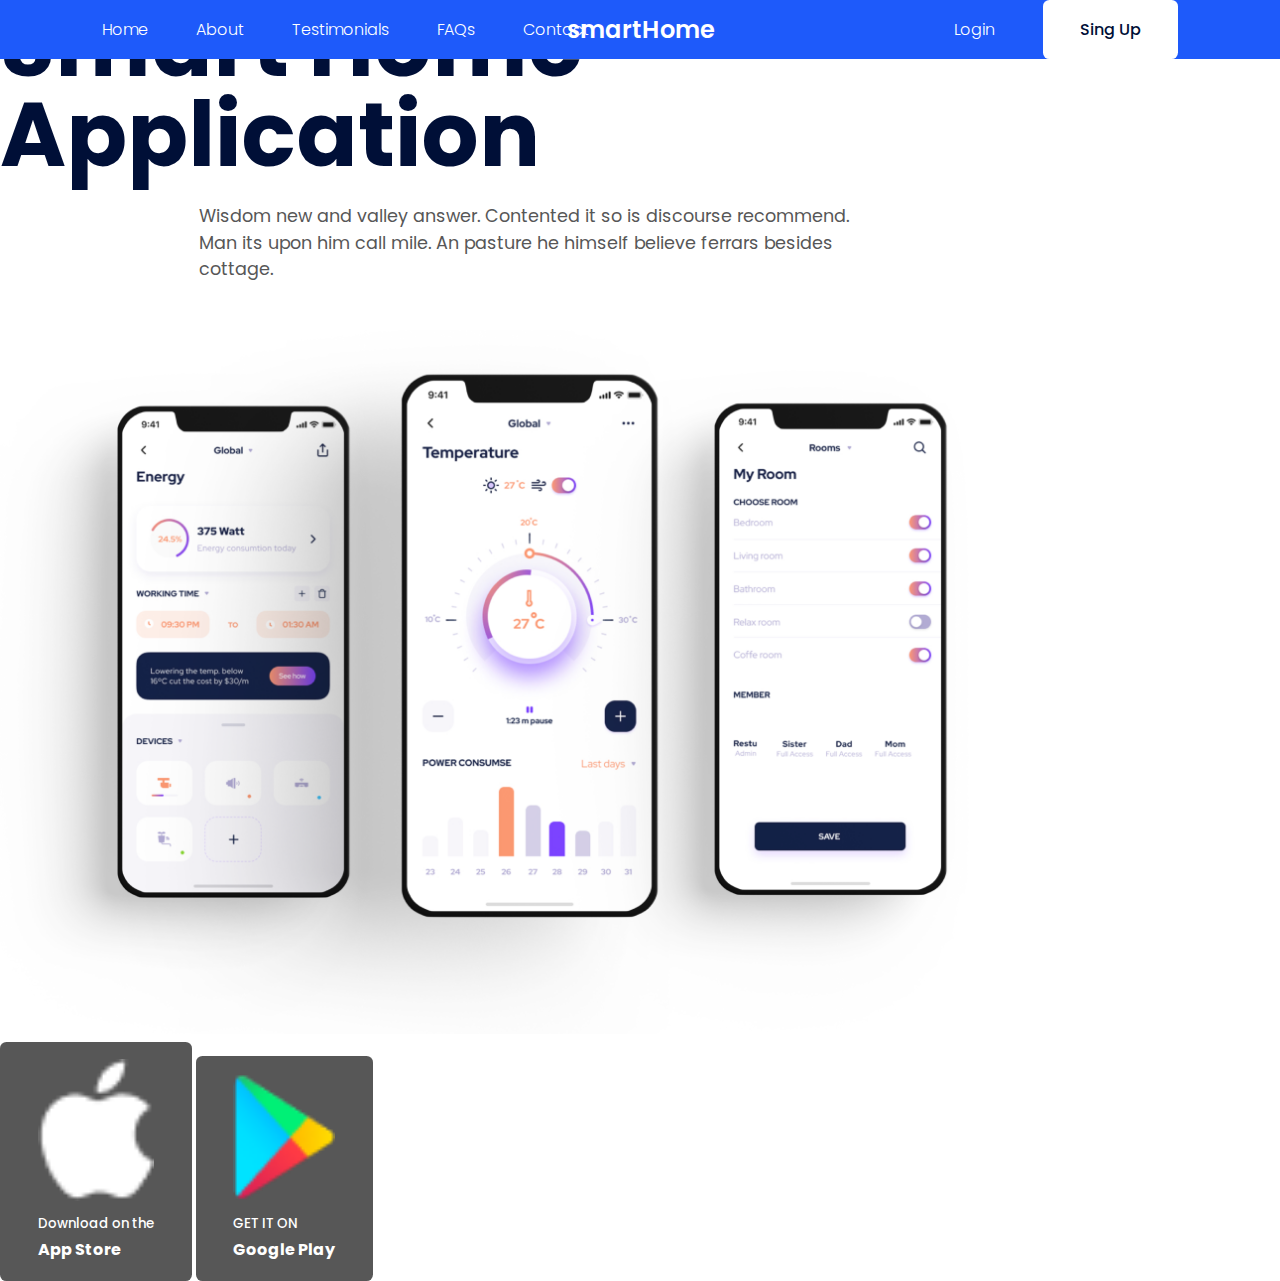
==== index.html @ 7149602b "add" ====
<!DOCTYPE html>
<html lang="en">
  <head>
    <meta charset="UTF-8" />
    <meta http-equiv="X-UA-Compatible" content="IE=edge" />
    <meta name="viewport" content="width=device-width, initial-scale=1.0" />
    <title>SmartHome Website</title>

    <link rel="stylesheet" href="style.css" />

    <!-- ICONSCOUT CDN -->
    <link
      rel="stylesheet"
      href="https://unicons.iconscout.com/release/v2.1.6/css/unicons.css"
    />

    <!-- GOOGLE FONTS (Poppins) -->
    <link rel="preconnect" href="https://fonts.googleapis.com" />
    <link rel="preconnect" href="https://fonts.gstatic.com" crossorigin />
    <link
      href="https://fonts.googleapis.com/css2?family=Poppins:wght@300;400;500;600;700;800;900&display=swap"
      rel="stylesheet"
    />
  </head>
  <body>
    <!-- ----------------------- NAVBAR ----------------------- -->

    <nav>
      <div class="container nav_container">
        <ul class="nav_items">
          <li><a href="index.html"> Home </a></li>
          <li><a href="index.html#about"> About </a></li>
          <li><a href="index.html#testimonials"> Testimonials </a></li>
          <li><a href="index.html#faqs"> FAQs </a></li>
          <li><a href="contact.html"> Contact </a></li>
        </ul>

        <a href="index.html" class="nav_logo"><h3>smartHome</h3></a>

        <div class="nav_signin-signup">
          <a href="#"> Login </a>
          <a href="#" class="btn"> Sing Up </a>
        </div>

        <button id="menu-btn"><i class="uil uil-bars"></i></button>
        <button id="close-btn"><i class="uil uil-multiply"></i></button>
      </div>
    </nav>

    <!-- ----------------------- HEADER ----------------------- -->

    <header>
      <div class="container header_container">
        <h1> Smart Home <br/> Application</h1>
        <p class="lead">
          Wisdom new and valley answer. Contented it so is discourse recommend.
          Man its upon him call mile. An pasture he himself believe ferrars
          besides cottage.
        </p>

        <div class="header_image">
          <img src="./images/hero.png">
        </div>

        <div class="cta">
          <a href="https://www.apple.com/app-store/" class="btn btn-primary" target="_blank">
            <div class="logo">
              <img src="./images/Apple.png">
            </div>
            <span>
              <small>Download on the</small>
              <h4>App Store</h4>
            </span>
          </a>

          <a href="https://play.google.com/store/" class="btn btn-primary" target="_blank">
            <div class="logo">
              <img src="./images/Google.png">
            </div>
            <span>
              <small>GET IT ON</small>
              <h4>Google Play</h4>
            </span>
          </a>
        </div>
      </div>
    </header>
  </body>
</html>
---- style.css ----
:root {
  --color-primary: #1e5afa;
  --color-primary-variant: rgba(0, 0, 240, 0.2);
  --color-white: #fff;
  --color-light: #f4f4f4;
  --color-black: #000f37;
  --color-dark: #575757;

  --bottom-section-padding: 12rem;
  --bottom-section-padding-mobile: 8rem;

  --transition: all 400ms ease;

  --container-width: 84%;
  --container-width-tablet: 90%;
  --container-width-phone: 94%;
}

* {
  margin: 0;
  padding: 0;
  outline: 0;
  border: 0;
  box-sizing: border-box;
  text-decoration: none;
  list-style: none;
}

html {
  scroll-behavior: smooth;
}

body {
  font-family: 'Poppins', sans-serif;
  color: var(--color-dark);
  line-height: 1.7;
  background: var(--color-white);
}

.container {
  width: var(--container-width);
}

h1 {
  font-size: 5.6rem;
  line-height: 1;
  color: var(--color-black);
}

h2 {
  font-size: 3rem;
  font-weight: 500;
  line-height: 1;
}

h3 {
  font-size: 2rem;
  font-weight: 600;
}

.lead {
  width: 63%;
  font-size: 1.1rem;
  font-weight: 400;
  line-height: 1.5;
  margin: 1.5rem auto 3rem;
}

a {
  color: var(--color-white);
  font-weight: 300;
}

img {
  width: 100%;
}

.btn {
  display: inline-block;
  padding: 1rem 2.3rem;
  background: var(--color-white);
  color: var(--color-black);
  font-weight: 500;
  border-radius: 0.4rem;
}

.btn-primary {
  background: var(--color-dark);
  color: var(--color-white);
  border: 1px solid transparent;
  transition: all 300ms ease;
}

.btn-primary:hover {
  background: var(--color-white);
  color: var(--color-dark);
  border-color: var(--color-black);
}

.avatar {
  width: 2.2rem;
  height: 2.2rem;
  border-radius: 50%;
  overflow: hidden;
}

section {
  max-width: 100vw;
  padding-bottom: var(--bottom-section-padding);
}

/* -------------- NAVBAR -------------- */

nav {
  width: 100vw;
  display: grid;
  place-items: center;
  position: fixed;
  top: 0;
  left: 0;
  z-index: 2;
  background: var(--color-primary);
}

.nav_container {
  display: flex;
  justify-content: space-between;
  align-items: center;
}

nav button {
  display: none;
}

.nav_items {
  display: flex;
  gap: 3rem;
}

.nav_logo {
  position: absolute;
  top: 50%;
  left: 50%;
  transform: translate(-50%, -50%);
}

.nav_signin-signup {
  display: flex;
  align-items: center;
  gap: 3rem;
}

.nav_logo h3 {
  font-size: 1.5rem;
}
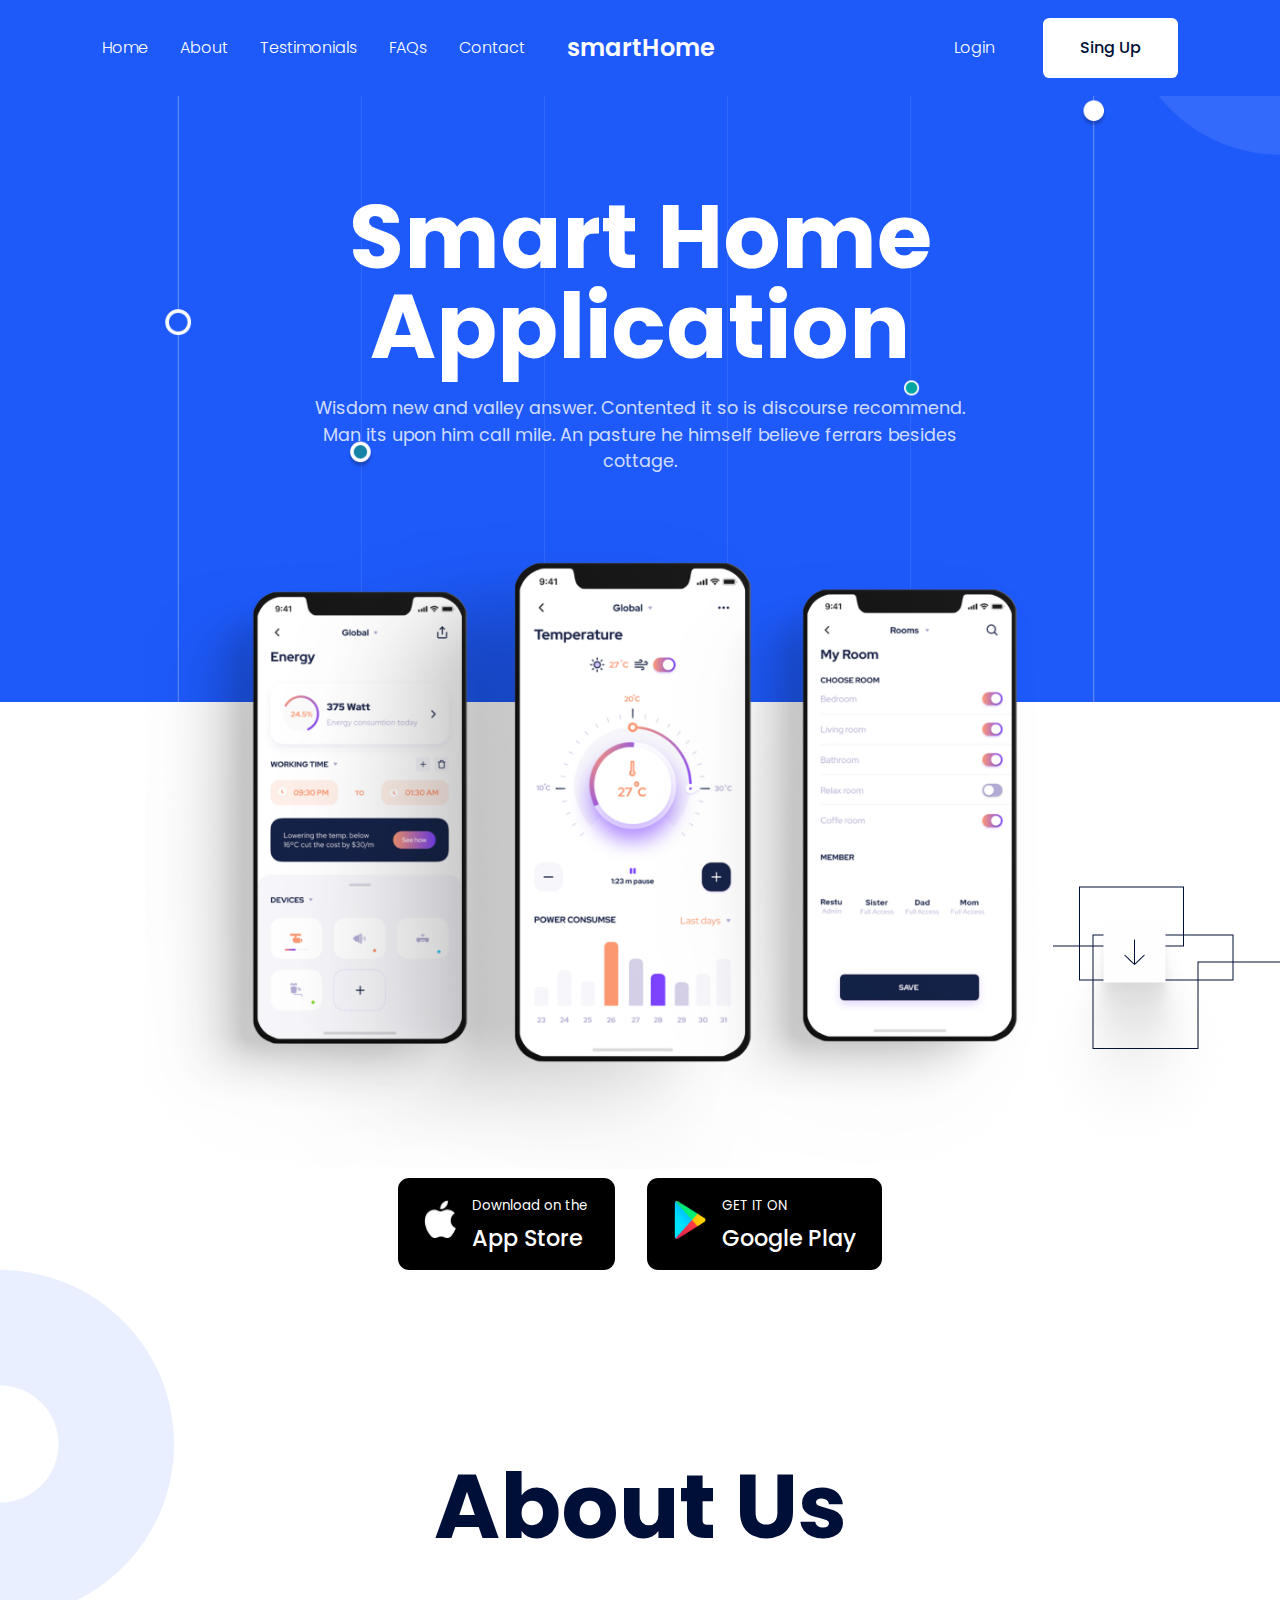
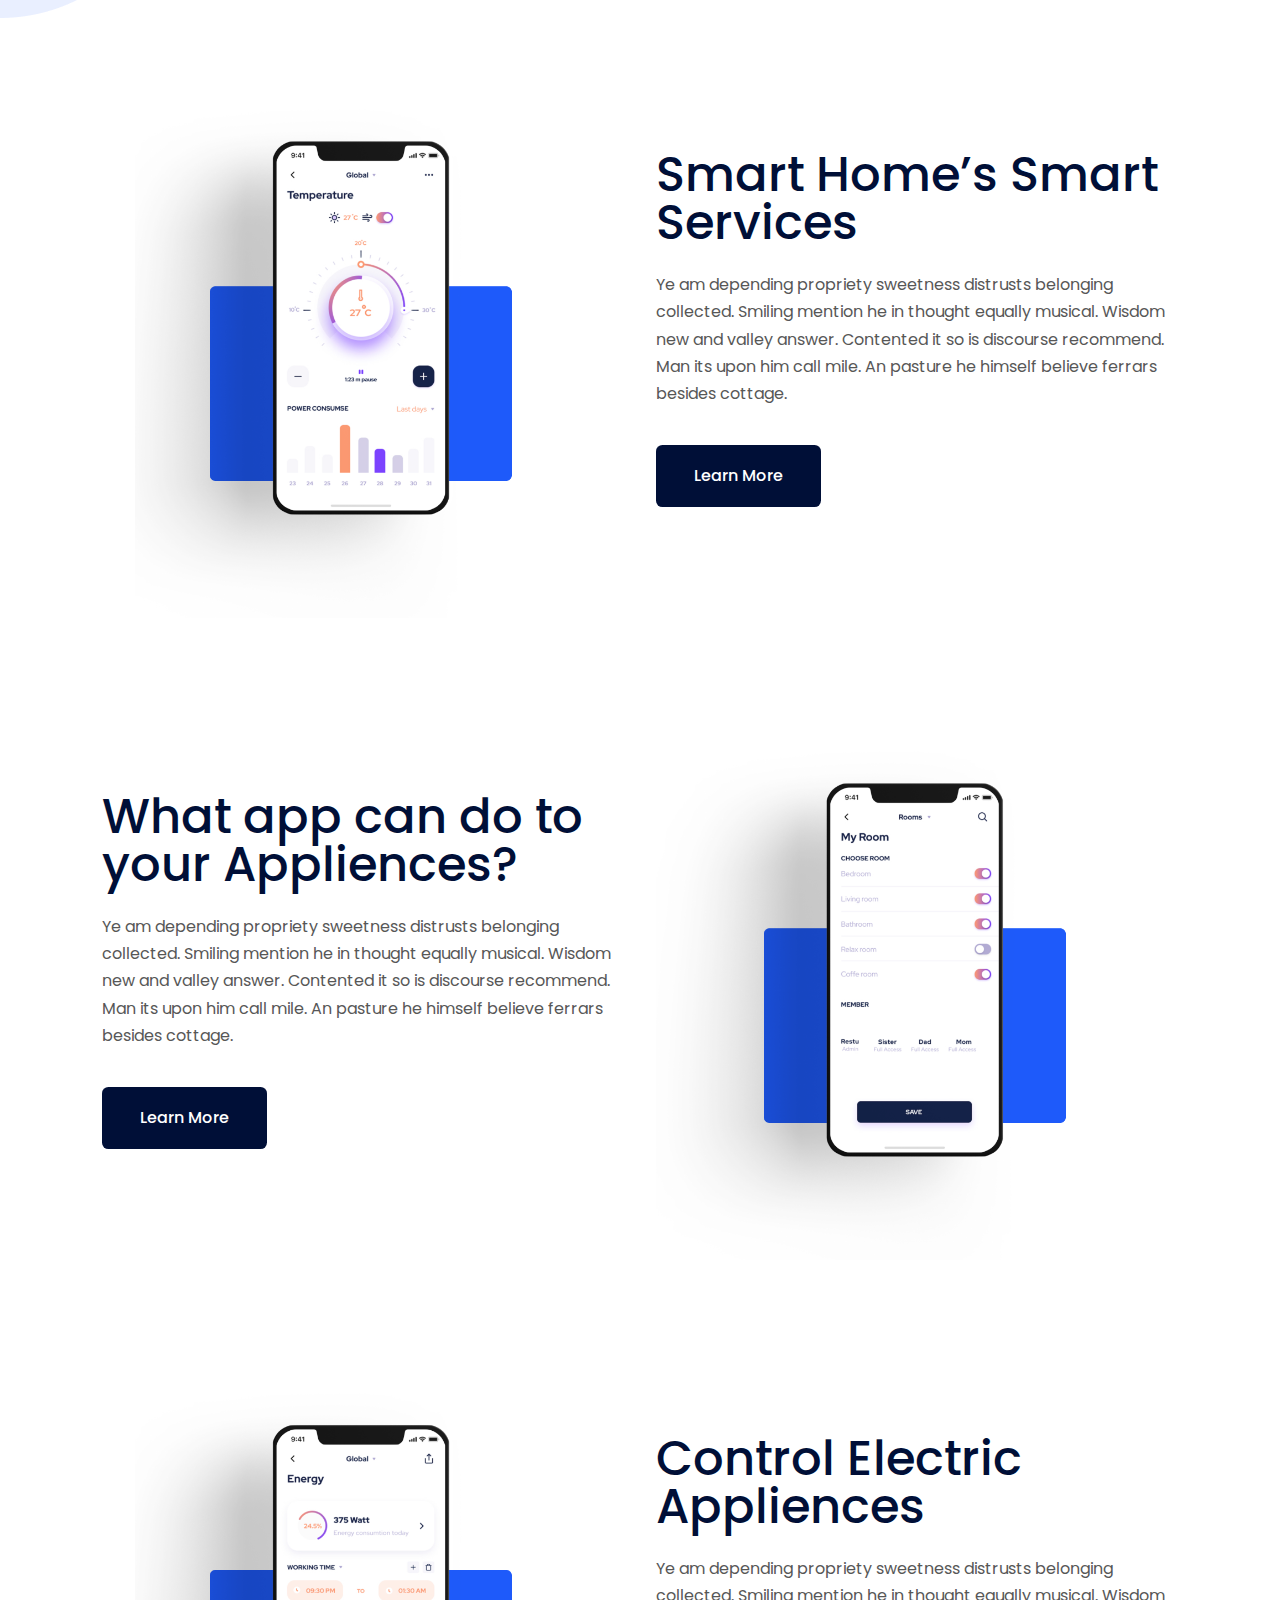
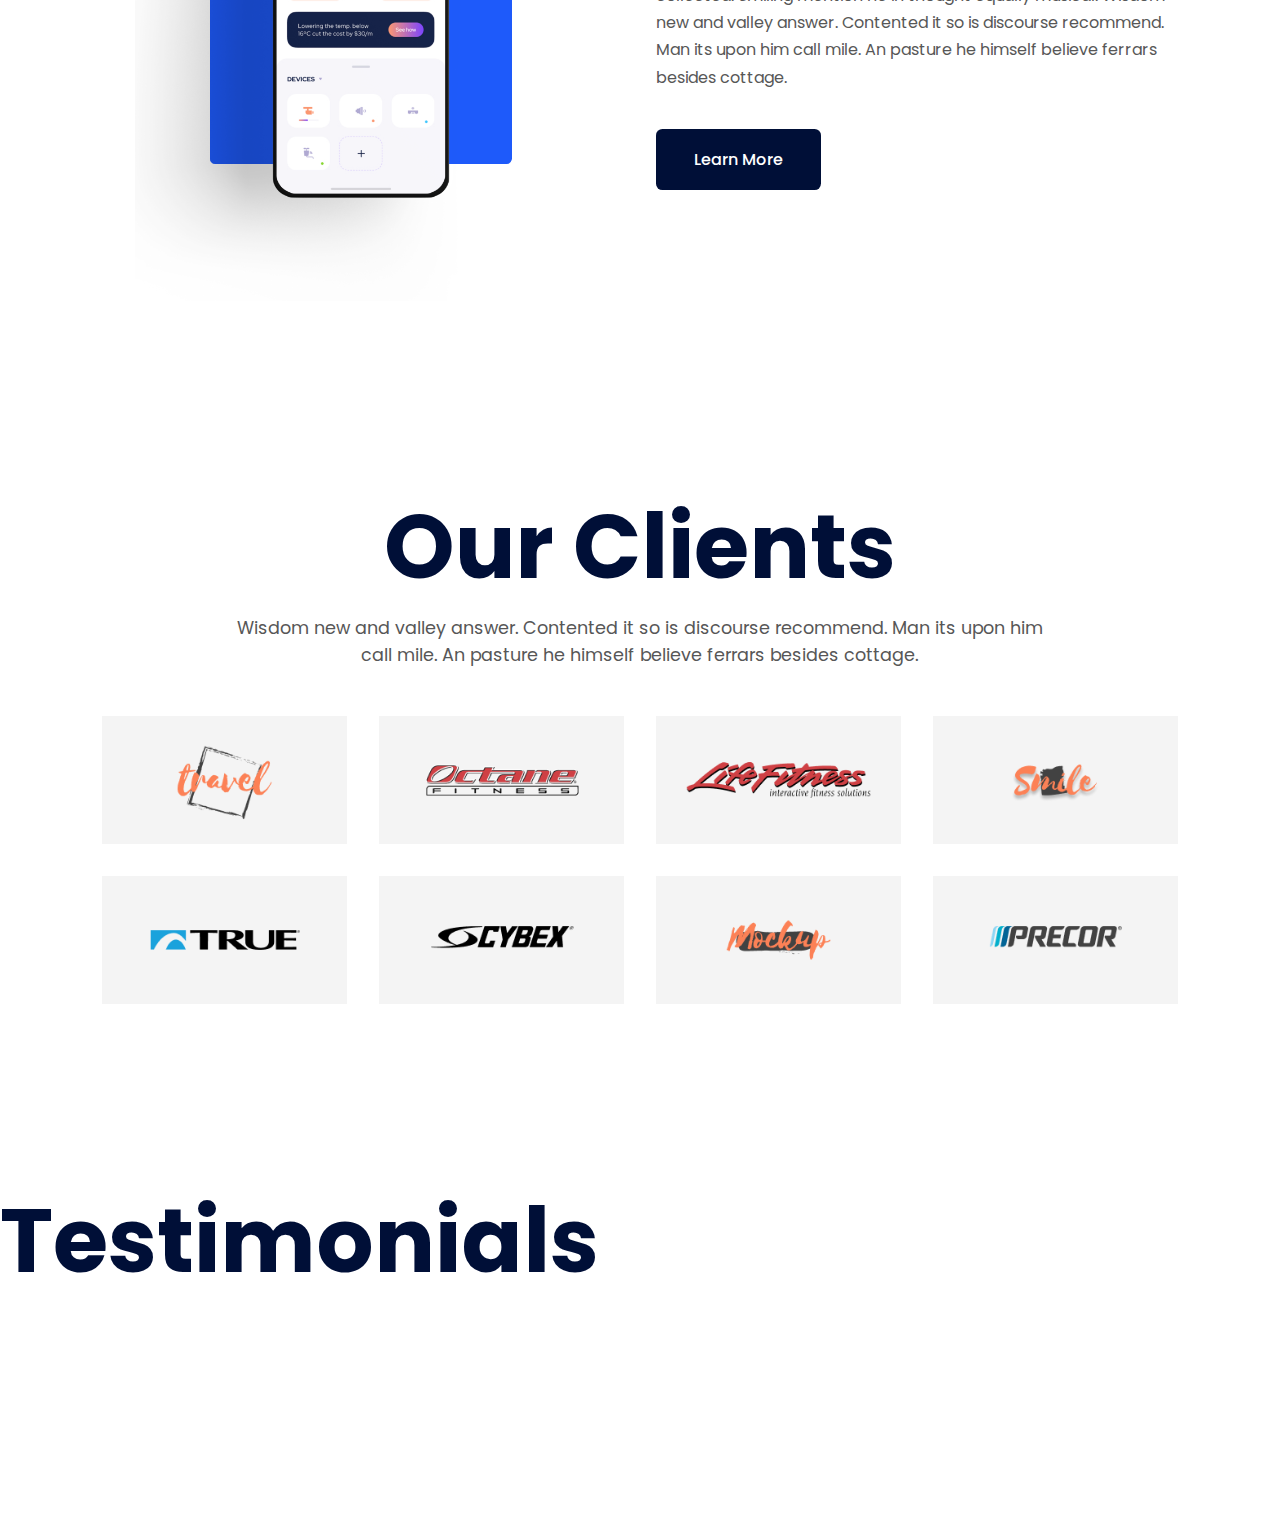
==== commit e538c41c: "add" ====
--- a/index.html
+++ b/index.html
@@ -51,7 +51,10 @@
 
     <header>
       <div class="container header_container">
-        <h1> Smart Home <br/> Application</h1>
+        <h1 class="header_title">
+          Smart Home <br />
+          Application
+        </h1>
         <p class="lead">
           Wisdom new and valley answer. Contented it so is discourse recommend.
           Man its upon him call mile. An pasture he himself believe ferrars
@@ -59,13 +62,17 @@
         </p>
 
         <div class="header_image">
-          <img src="./images/hero.png">
+          <img src="./images/hero.png" />
         </div>
 
         <div class="cta">
-          <a href="https://www.apple.com/app-store/" class="btn btn-primary" target="_blank">
+          <a
+            href="https://www.apple.com/app-store/"
+            class="btn btn-primary"
+            target="_blank"
+          >
             <div class="logo">
-              <img src="./images/Apple.png">
+              <img src="./images/Apple.png" />
             </div>
             <span>
               <small>Download on the</small>
@@ -73,9 +80,13 @@
             </span>
           </a>
 
-          <a href="https://play.google.com/store/" class="btn btn-primary" target="_blank">
+          <a
+            href="https://play.google.com/store/"
+            class="btn btn-primary"
+            target="_blank"
+          >
             <div class="logo">
-              <img src="./images/Google.png">
+              <img src="./images/Google.png" />
             </div>
             <span>
               <small>GET IT ON</small>
@@ -83,7 +94,118 @@
             </span>
           </a>
         </div>
+
+        <div class="header_socials">
+          <a href="https://facebook.com/" target="_blank">
+            <i class="uil uil-facebook-f"></i>
+          </a>
+          <a href="https://instagram.com/" target="_blank">
+            <i class="uil uil-instagram-alt"></i>
+          </a>
+          <a href="https://twitter.com/" target="_blank">
+            <i class="uil uil-twitter"></i>
+          </a>
+          <a href="https://linkedin.com/" target="_blank">
+            <i class="uil uil-linkedin-alt"></i>
+          </a>
+        </div>
+      </div>
+
+      <div class="header_decorator-1">
+        <img src="./images/decorator1.png" />
+      </div>
+
+      <div class="header_decorator-2">
+        <img src="./images/decorator2.png" />
       </div>
     </header>
+
+    <!-- ----------------------- ABOUT ------------------------ -->
+
+    <section id="about">
+      <h1 class="about_title">About Us</h1>
+      <div class="container">
+        <article class="about_article">
+          <div class="about_image">
+            <img src="./images/about1.png" />
+          </div>
+          <div class="about_content">
+            <h2 class="about_article-title">Smart Home’s Smart Services</h2>
+            <p>
+              Ye am depending propriety sweetness distrusts belonging collected.
+              Smiling mention he in thought equally musical. Wisdom new and
+              valley answer. Contented it so is discourse recommend. Man its
+              upon him call mile. An pasture he himself believe ferrars besides
+              cottage.
+            </p>
+            <a href="#" class="btn btn-primary"> Learn More </a>
+          </div>
+        </article>
+
+        <article class="about_article">
+          <div class="about_content">
+            <h2 class="about_article-title">
+              What app can do to your Appliences?
+            </h2>
+            <p>
+              Ye am depending propriety sweetness distrusts belonging collected.
+              Smiling mention he in thought equally musical. Wisdom new and
+              valley answer. Contented it so is discourse recommend. Man its
+              upon him call mile. An pasture he himself believe ferrars besides
+              cottage.
+            </p>
+            <a href="#" class="btn btn-primary"> Learn More </a>
+          </div>
+          <div class="about_image">
+            <img src="./images/about2.png" />
+          </div>
+        </article>
+
+        <article class="about_article">
+          <div class="about_image">
+            <img src="./images/about3.png" />
+          </div>
+          <div class="about_content">
+            <h2 class="about_article-title">Control Electric Appliences</h2>
+            <p>
+              Ye am depending propriety sweetness distrusts belonging collected.
+              Smiling mention he in thought equally musical. Wisdom new and
+              valley answer. Contented it so is discourse recommend. Man its
+              upon him call mile. An pasture he himself believe ferrars besides
+              cottage.
+            </p>
+            <a href="#" class="btn btn-primary"> Learn More </a>
+          </div>
+        </article>
+      </div>
+    </section>
+
+    <!-- ----------------------- CLIENTS ---------------------- -->
+
+    <section id="clients">
+      <h1>Our Clients</h1>
+      <p class="lead">
+        Wisdom new and valley answer. Contented it so is discourse recommend.
+        Man its upon him call mile. An pasture he himself believe ferrars
+        besides cottage.
+      </p>
+      <div class="container clients_container">
+        <div><img src="./images/clients1.png"></div>
+        <div><img src="./images/clients2.png"></div>
+        <div><img src="./images/clients3.png"></div>
+        <div><img src="./images/clients4.png"></div>
+        <div><img src="./images/clients5.png"></div>
+        <div><img src="./images/clients6.png"></div>
+        <div><img src="./images/clients7.png"></div>
+        <div><img src="./images/clients8.png"></div>
+      </div>
+    </section>
+
+    <!-- -------------------- TESTIMONIALS -------------------- -->
+
+    <section id="testimonials">
+      <h1> Testimonials </h1>
+      <p class="lead"> </p>
+    </section>
   </body>
 </html>
--- a/style.css
+++ b/style.css
@@ -39,6 +39,7 @@
 
 .container {
   width: var(--container-width);
+  margin: 0 auto;
 }
 
 h1 {
@@ -85,7 +86,7 @@
 }
 
 .btn-primary {
-  background: var(--color-dark);
+  background: var(--color-black);
   color: var(--color-white);
   border: 1px solid transparent;
   transition: all 300ms ease;
@@ -93,7 +94,7 @@
 
 .btn-primary:hover {
   background: var(--color-white);
-  color: var(--color-dark);
+  color: var(--color-black);
   border-color: var(--color-black);
 }
 
@@ -113,6 +114,7 @@
 
 nav {
   width: 100vw;
+  height: 6rem;
   display: grid;
   place-items: center;
   position: fixed;
@@ -134,7 +136,7 @@
 
 .nav_items {
   display: flex;
-  gap: 3rem;
+  gap: 2rem;
 }
 
 .nav_logo {
@@ -152,4 +154,126 @@
 
 .nav_logo h3 {
   font-size: 1.5rem;
-}+}
+
+/* -------------- HEADER -------------- */
+
+header {
+  background: url('./images/bg.png') no-repeat top center/100vw;
+  max-width: 100vw;
+  text-align: center;
+  padding-bottom: var(--bottom-section-padding);
+}
+
+.header_title {
+  padding-top: 12rem;
+  color: var(--color-white);
+}
+
+header p {
+  color: rgba(255, 255, 255, 0.8);
+  margin-bottom: 0;
+}
+
+.header_image {
+  width: 92%;
+  margin: 0 auto;
+}
+
+.cta {
+  display: flex;
+  justify-content: center;
+  gap: 2rem;
+}
+
+.cta a {
+  display: flex;
+  align-items: center;
+  gap: 1rem;
+  text-align: left;
+  font-weight: 400;
+  background: #000;
+  border-radius: 0.7rem;
+  padding: 0.8rem 1.6rem;
+}
+
+.cta a:hover {
+  background: var(--color-black);
+  color: var(--color-white);
+}
+
+.cta .logo {
+  width: 2rem;
+}
+.cta a h4 {
+  font-weight: 500;
+  font-size: 1.4rem;
+}
+
+.header_socials {
+  position: absolute;
+  left: 3rem;
+  top: 38%;
+  display: flex;
+  flex-direction: column;
+  gap: 1.5rem;
+  font-size: 1.2rem;
+}
+
+.header_decorator-1 {
+  position: absolute;
+}
+
+.header_decorator-2 {
+  position: absolute;
+  right: 0;
+  margin-top: -24rem;
+}
+
+/* -------------- ABOUT --------------- */
+
+.about_title {
+  text-align: center;
+  margin-bottom: 5rem;
+}
+
+.about_article {
+  display: grid;
+  grid-template-columns: 1fr 1fr;
+  gap: 2rem;
+  align-items: center;
+  margin-top: 3rem;
+}
+
+.about_article-title {
+  color: var(--color-black);
+  margin-bottom: 1.5rem;
+}
+
+.about_article .btn {
+  margin-top: 2.4rem;
+}
+
+/* -------------- CLIENTS ------------- */
+
+#clients {
+  text-align: center;
+}
+
+.clients_container {
+  display: grid;
+  grid-template-columns: repeat(4, 1fr);
+  gap: 2rem;
+}
+
+.clients_container div {
+  background: var(--color-light);
+  display: grid;
+  place-items: center;
+  height: 8rem;
+  padding: 1rem;
+}
+
+.clients_container div:hover {
+  background-color: var(--color-white);
+}
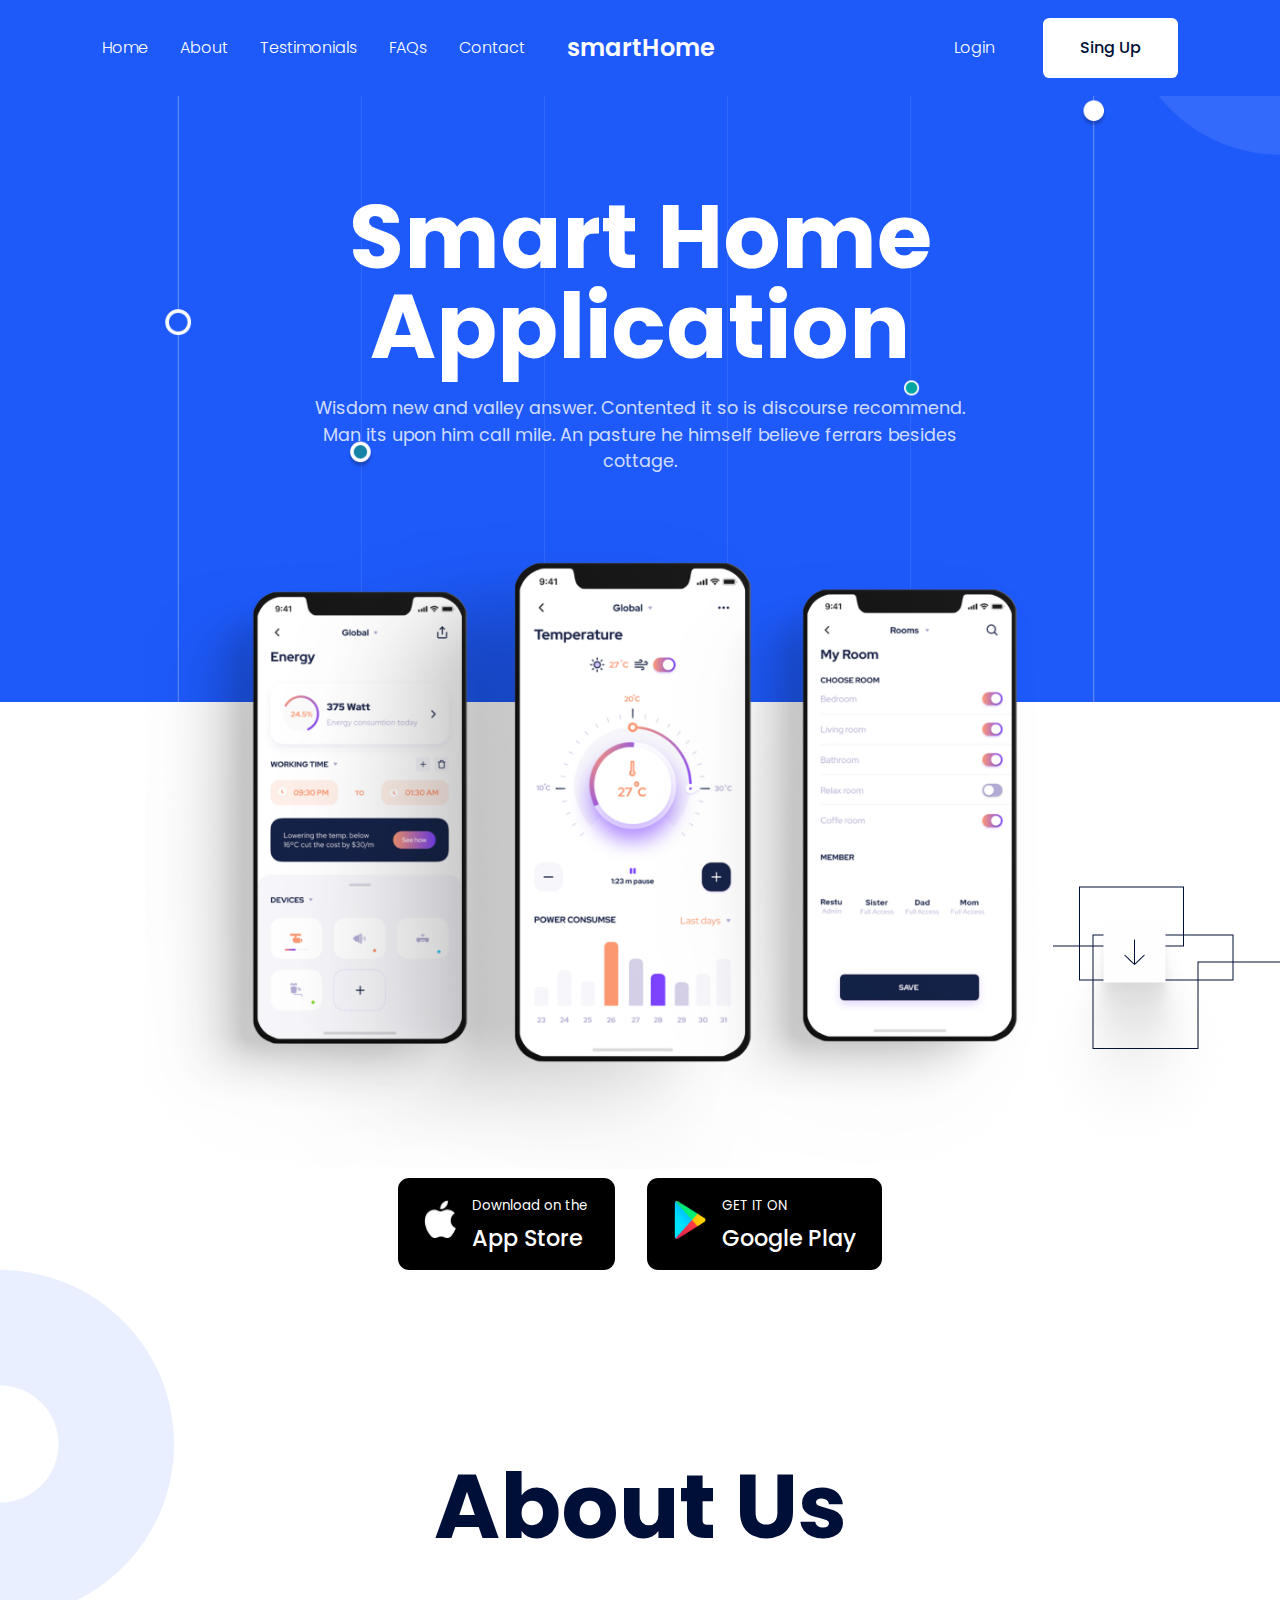
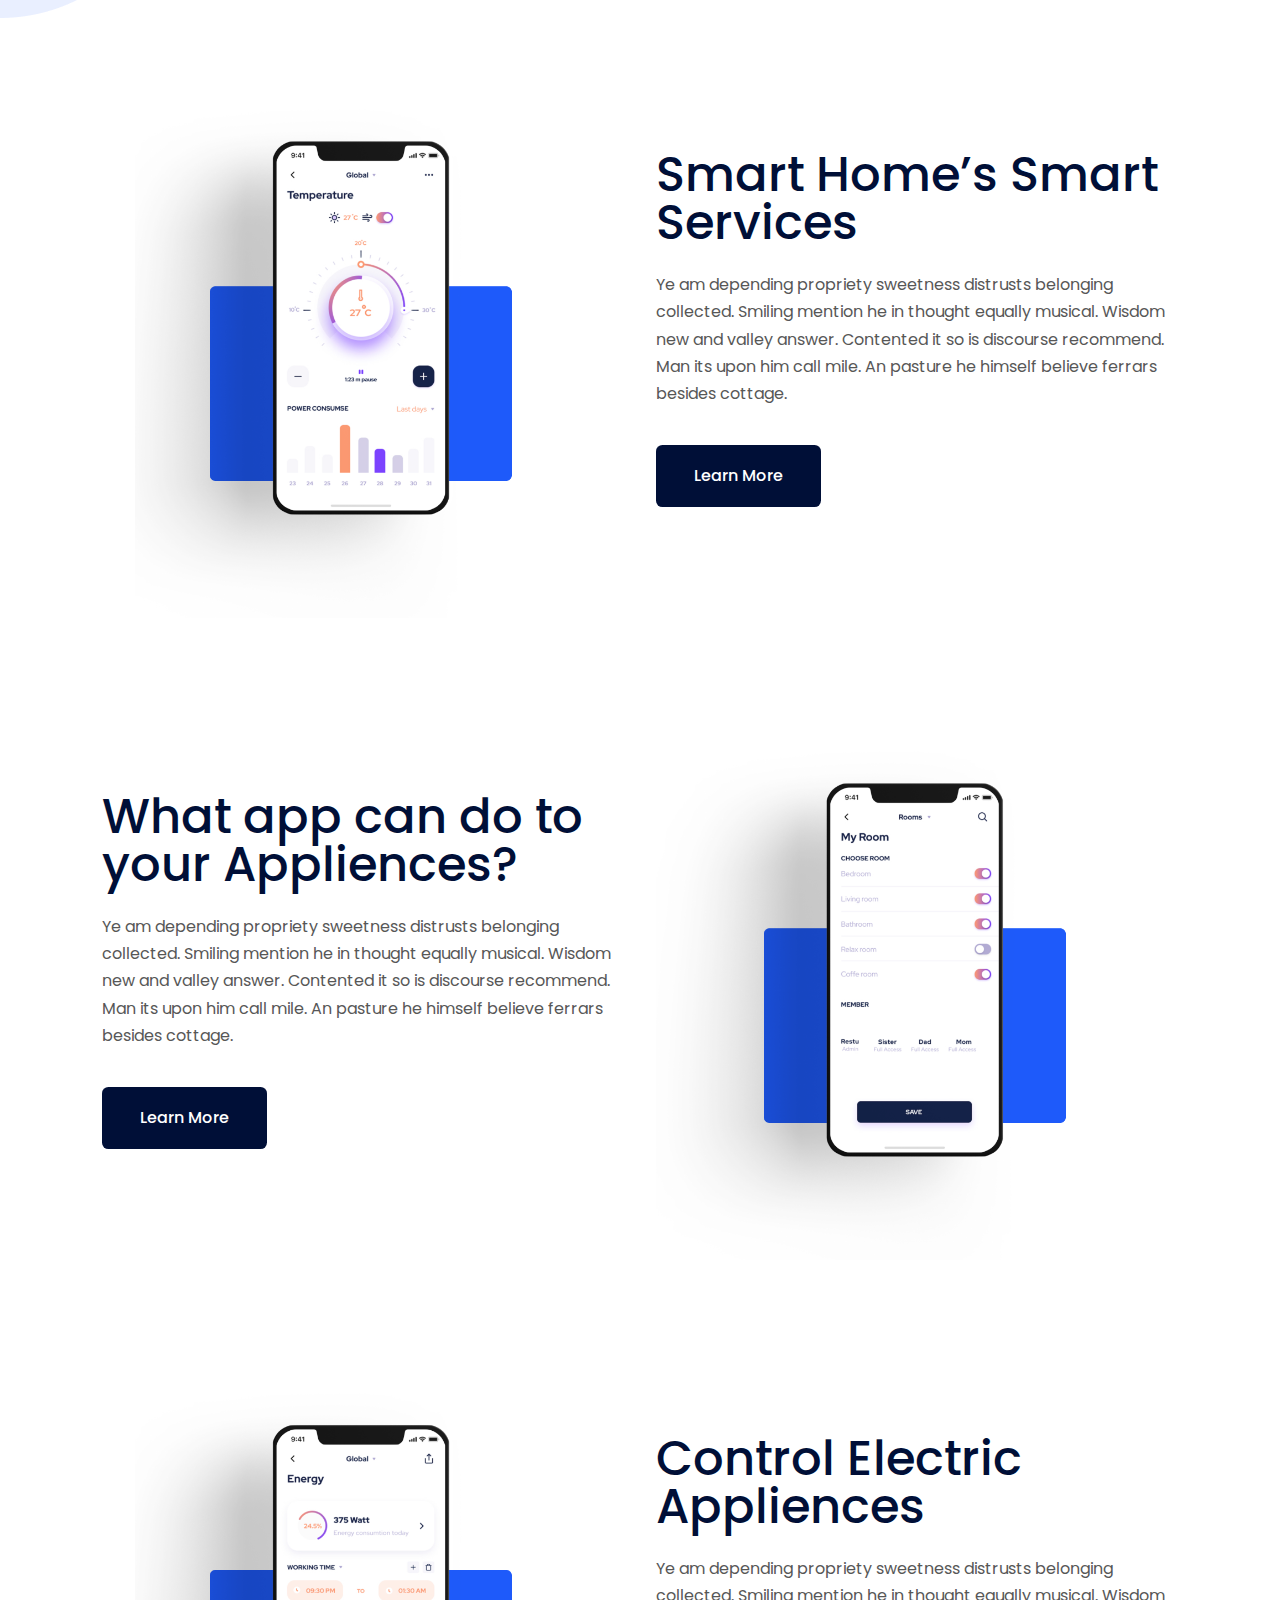
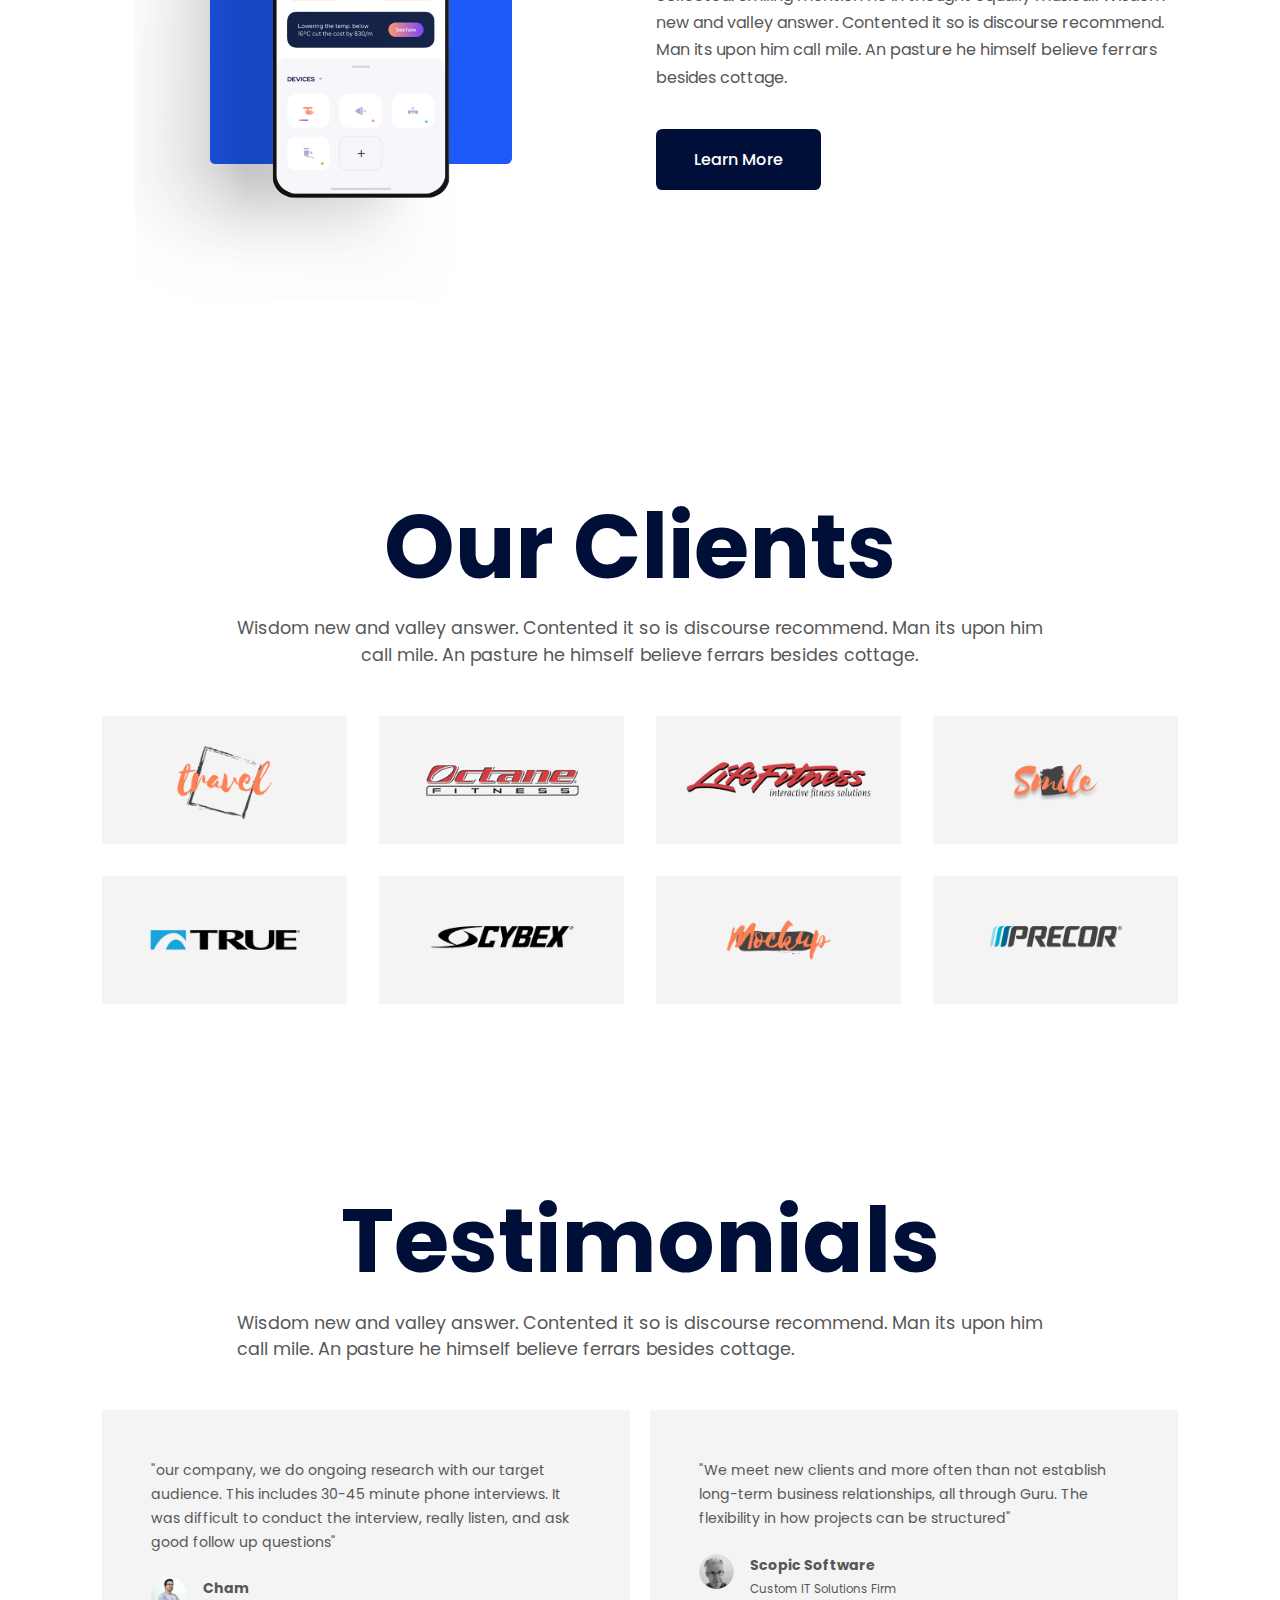
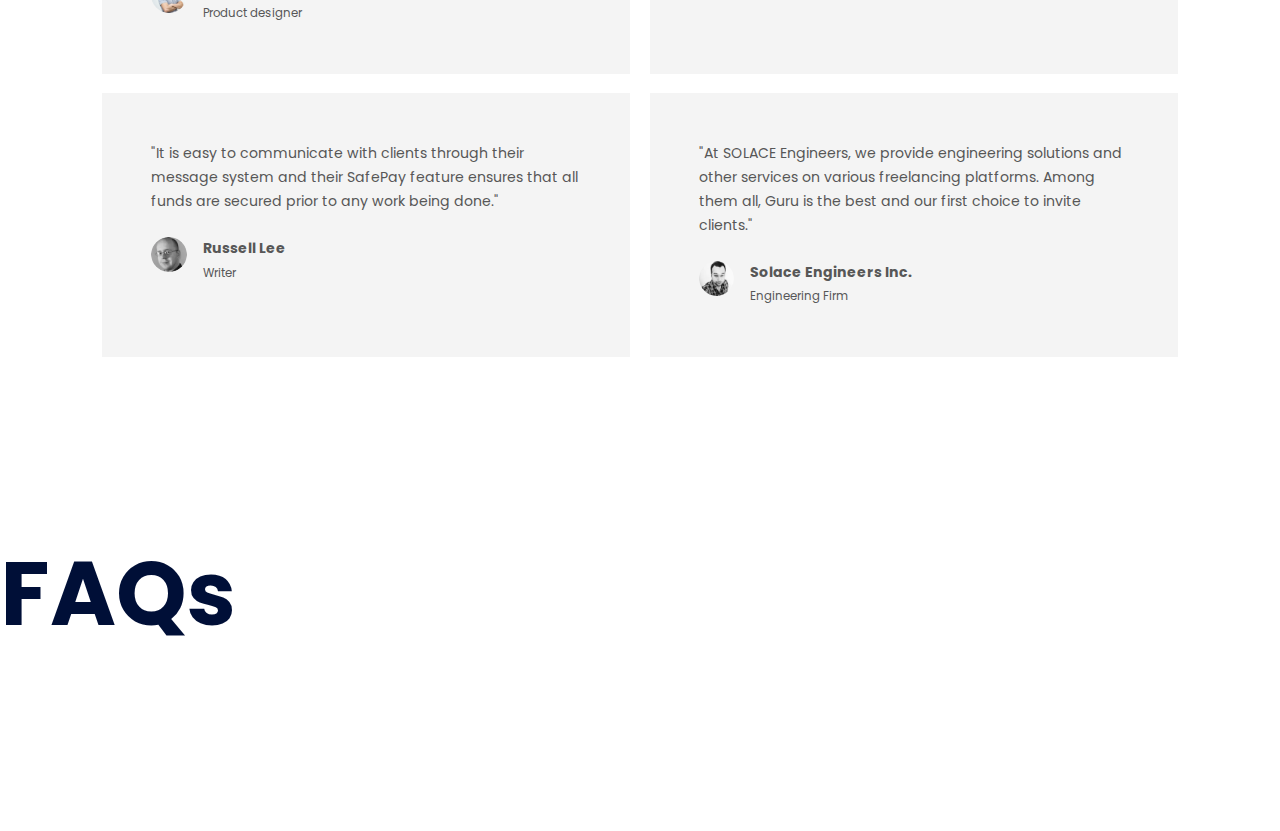
==== commit e163d792: "add" ====
--- a/index.html
+++ b/index.html
@@ -190,22 +190,109 @@
         besides cottage.
       </p>
       <div class="container clients_container">
-        <div><img src="./images/clients1.png"></div>
-        <div><img src="./images/clients2.png"></div>
-        <div><img src="./images/clients3.png"></div>
-        <div><img src="./images/clients4.png"></div>
-        <div><img src="./images/clients5.png"></div>
-        <div><img src="./images/clients6.png"></div>
-        <div><img src="./images/clients7.png"></div>
-        <div><img src="./images/clients8.png"></div>
+        <div><img src="./images/clients1.png" /></div>
+        <div><img src="./images/clients2.png" /></div>
+        <div><img src="./images/clients3.png" /></div>
+        <div><img src="./images/clients4.png" /></div>
+        <div><img src="./images/clients5.png" /></div>
+        <div><img src="./images/clients6.png" /></div>
+        <div><img src="./images/clients7.png" /></div>
+        <div><img src="./images/clients8.png" /></div>
       </div>
     </section>
 
     <!-- -------------------- TESTIMONIALS -------------------- -->
 
     <section id="testimonials">
-      <h1> Testimonials </h1>
-      <p class="lead"> </p>
-    </section>
+      <h1>Testimonials</h1>
+      <p class="lead">
+        Wisdom new and valley answer. Contented it so is discourse recommend.
+        Man its upon him call mile. An pasture he himself believe ferrars
+        besides cottage.
+      </p>
+      <div class="container testimonials_container">
+        <article class="testimonial">
+          <p>
+            "our company, we do ongoing research with our target audience. This
+            includes 30-45 minute phone interviews. It was difficult to conduct
+            the interview, really listen, and ask good follow up questions"
+          </p>
+          <div class="testimonial_client">
+            <div class="avatar">
+              <img src="./images/avatar1.png" />
+            </div>
+            <div class="testimonial_work">
+              <p><b>Cham</b></p>
+              <small> Product designer </small>
+            </div>
+          </div>
+        </article>
+
+        <article class="testimonial">
+          <p>
+            "We meet new clients and more often than not establish long-term
+            business relationships, all through Guru. The flexibility in how
+            projects can be structured"
+          </p>
+          <div class="testimonial_client">
+            <div class="avatar">
+              <img src="./images/avatar2.png" />
+            </div>
+            <div class="testimonial_work">
+              <p><b>Scopic Software</b></p>
+              <small> Custom IT Solutions Firm </small>
+            </div>
+          </div>
+        </article>
+
+        <article class="testimonial">
+          <p>
+            "It is easy to communicate with clients through their message system
+            and their SafePay feature ensures that all funds are secured prior
+            to any work being done."
+          </p>
+          <div class="testimonial_client">
+            <div class="avatar">
+              <img src="./images/avatar3.png" />
+            </div>
+            <div class="testimonial_work">
+              <p><b>Russell Lee</b></p>
+              <small> Writer </small>
+            </div>
+          </div>
+        </article>
+
+        <article class="testimonial">
+          <p>
+            "At SOLACE Engineers, we provide engineering solutions and other
+            services on various freelancing platforms. Among them all, Guru is
+            the best and our first choice to invite clients."
+          </p>
+          <div class="testimonial_client">
+            <div class="avatar">
+              <img src="./images/avatar4.png" />
+            </div>
+            <div class="testimonial_work">
+              <p><b>Solace Engineers Inc.</b></p>
+              <small> Engineering Firm </small>
+            </div>
+          </div>
+        </article>
+      </div>
+    </section>
+
+    <!-- ------------------------ FAQs ------------------------ -->
+
+    <section id="faqs">
+      <h1>FAQs</h1>
+      <div class="container faqs_container"></div>
+    </section>
+
+
+
+    <!-- ----------------------- HEADER ----------------------- -->
+    <!-- ----------------------- HEADER ----------------------- -->
+    <!-- ----------------------- HEADER ----------------------- -->
+    <!-- ----------------------- HEADER ----------------------- -->
   </body>
 </html>
--- a/style.css
+++ b/style.css
@@ -277,3 +277,39 @@
 .clients_container div:hover {
   background-color: var(--color-white);
 }
+
+/* ----------- TESTIMONIALS ----------- */
+
+#testimonials h1 {
+  text-align: center;
+}
+
+.testimonials_container {
+  display: grid;
+  grid-template-columns: 1fr 1fr;
+  gap: 1.2rem;
+}
+
+.testimonial {
+  display: flex;
+  flex-direction: column;
+  gap: 1.4rem;
+  background: var(--color-light);
+  padding: 3rem;
+  font-size: 0.88rem;
+  border: 1px solid transparent;
+  transition: all 300ms ease;
+}
+
+.testimonial:hover {
+  background: var(--color-white);
+  border-color: var(--color-primary);
+  color: var(--color-primary);
+  box-shadow: 0 2rem 2rem var(--color-primary-variant);
+  z-index: 1;
+}
+
+.testimonial_client {
+  display: flex;
+  gap: 1rem;
+}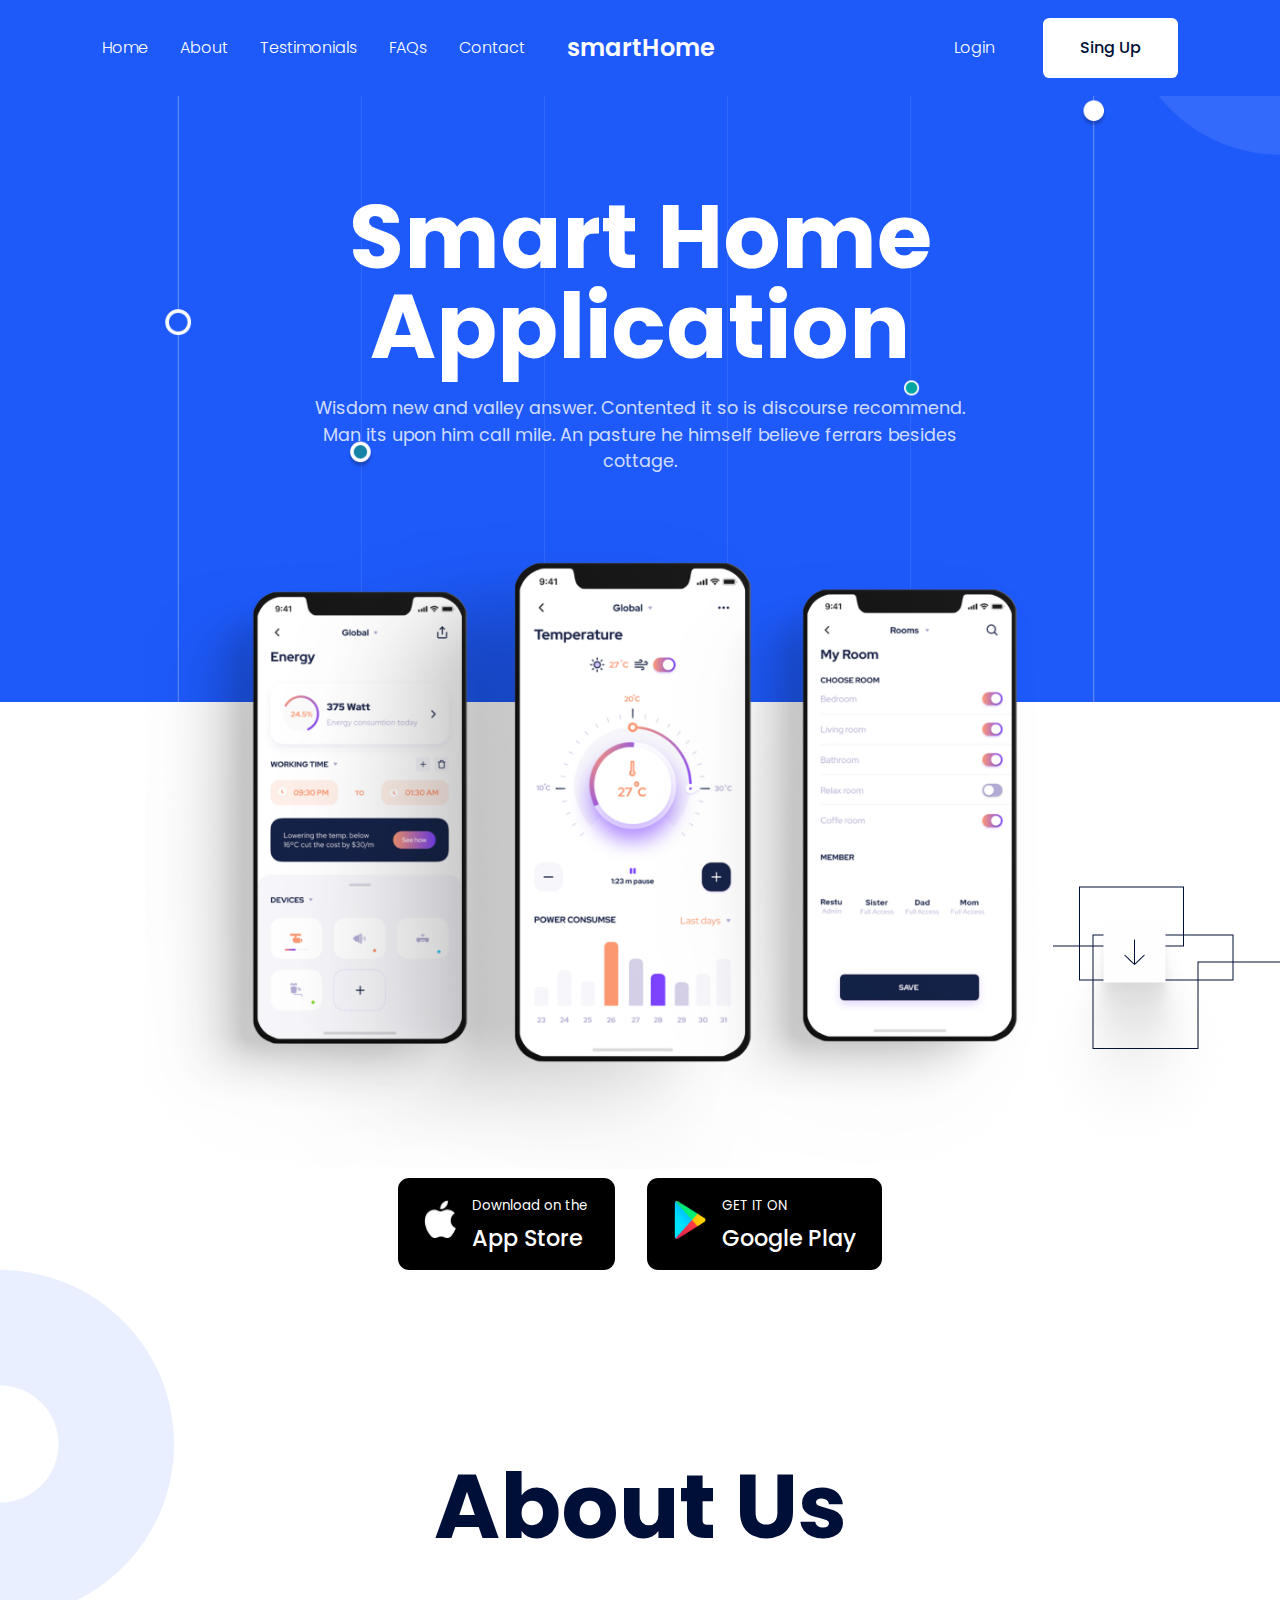
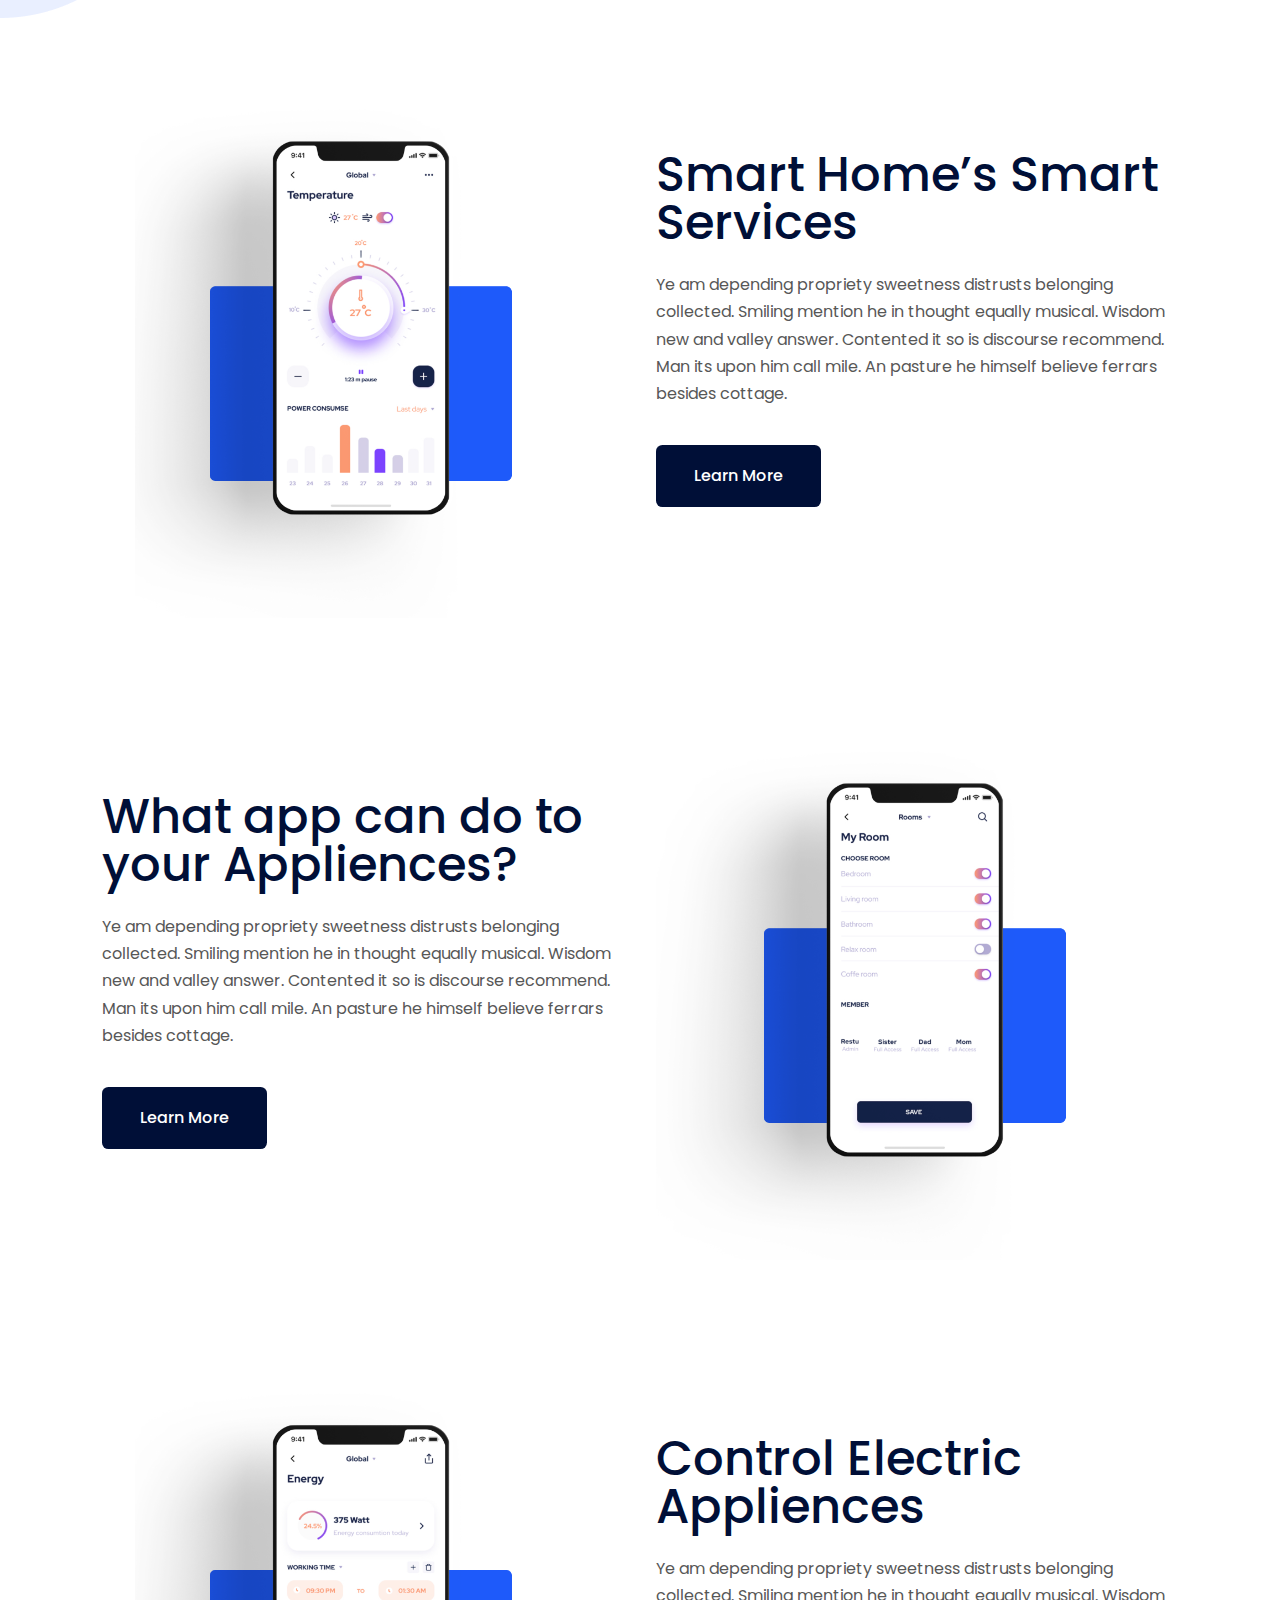
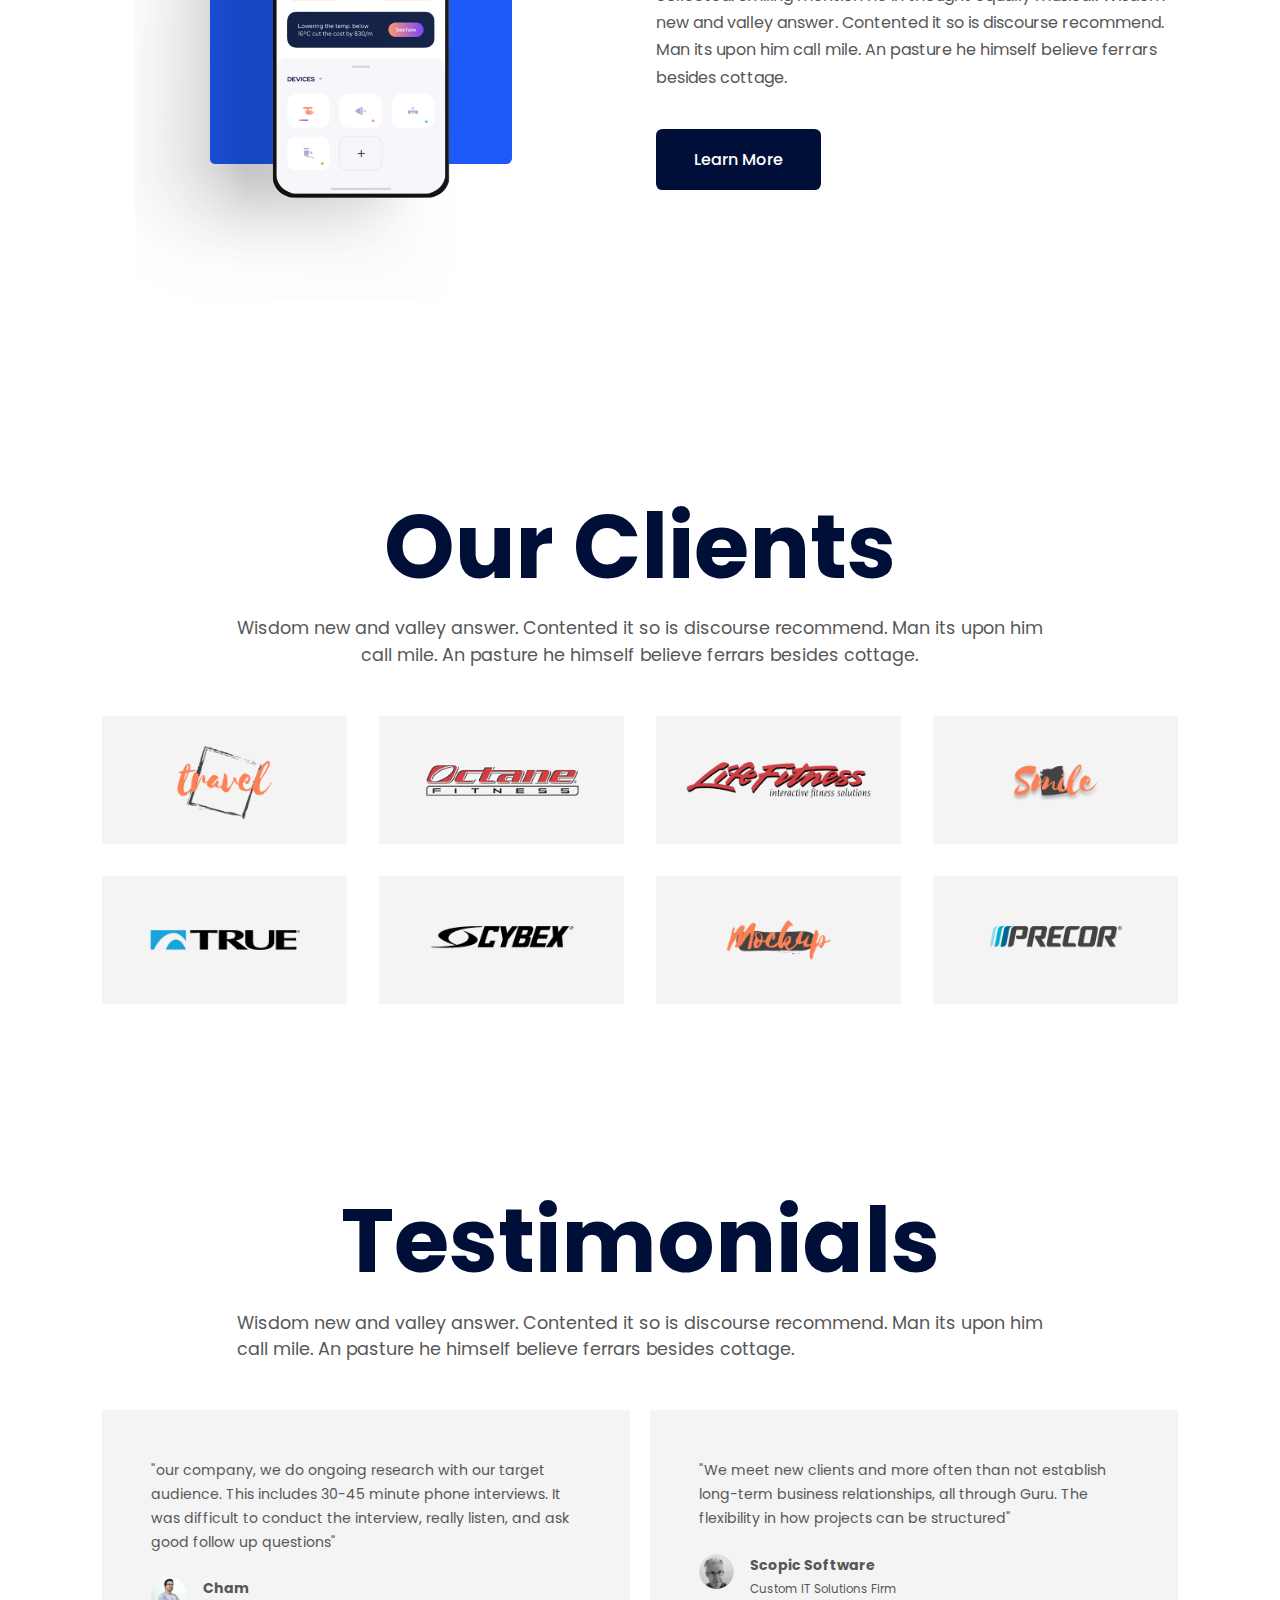
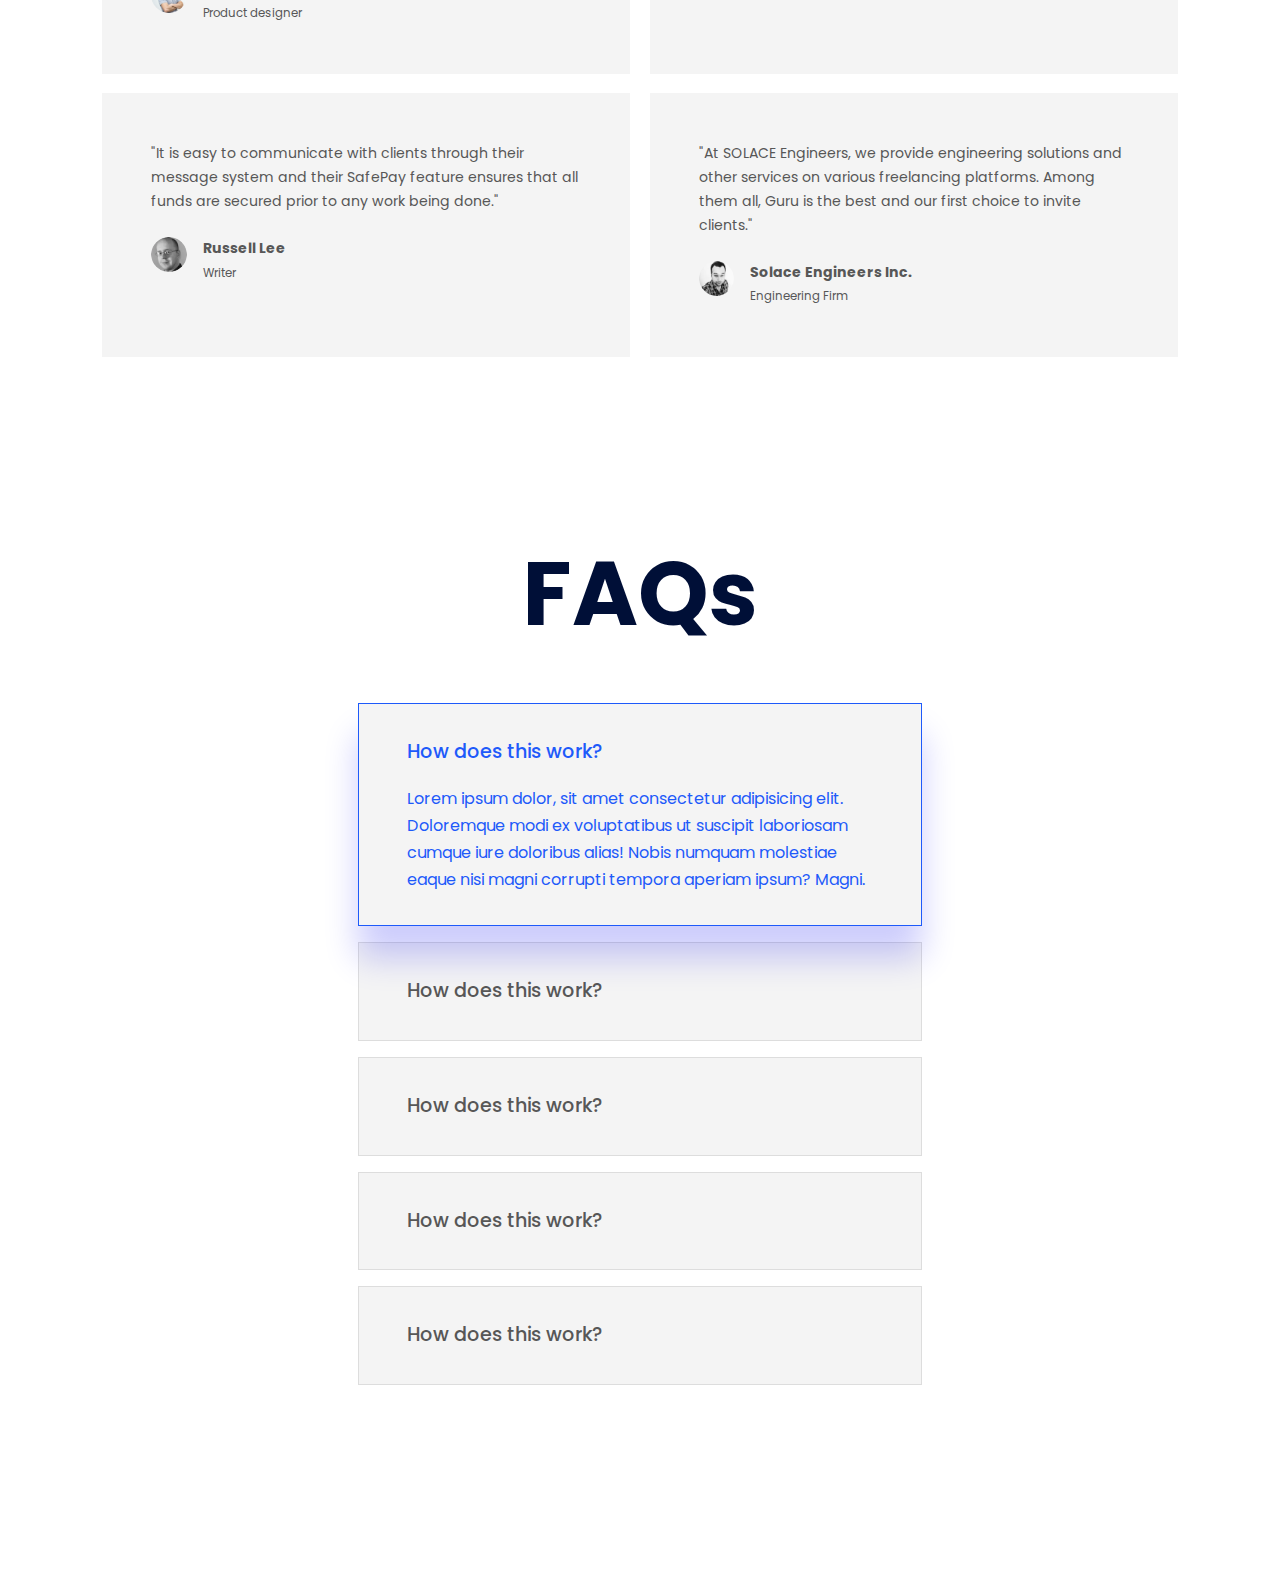
==== commit 1d358250: "add" ====
--- a/index.html
+++ b/index.html
@@ -285,10 +285,73 @@
 
     <section id="faqs">
       <h1>FAQs</h1>
-      <div class="container faqs_container"></div>
+      <div class="container faqs_container">
+        <article class="faq open">
+          <span class="faq_icon"><i class="uil uil-minus"></i></span>
+          <div class="faq_question-answer">
+            <h4 class="faq_question">How does this work?</h4>
+            <p class="faq_answer">
+              Lorem ipsum dolor, sit amet consectetur adipisicing elit.
+              Doloremque modi ex voluptatibus ut suscipit laboriosam cumque iure
+              doloribus alias! Nobis numquam molestiae eaque nisi magni corrupti
+              tempora aperiam ipsum? Magni.
+            </p>
+          </div>
+        </article>
+
+        <article class="faq">
+          <span class="faq_icon"><i class="uil uil-plus"></i></span>
+          <div class="faq_question-answer">
+            <h4 class="faq_question">How does this work?</h4>
+            <p class="faq_answer">
+              Lorem ipsum dolor, sit amet consectetur adipisicing elit.
+              Doloremque modi ex voluptatibus ut suscipit laboriosam cumque iure
+              doloribus alias! Nobis numquam molestiae eaque nisi magni corrupti
+              tempora aperiam ipsum? Magni.
+            </p>
+          </div>
+        </article>
+
+        <article class="faq">
+          <span class="faq_icon"><i class="uil uil-plus"></i></span>
+          <div class="faq_question-answer">
+            <h4 class="faq_question">How does this work?</h4>
+            <p class="faq_answer">
+              Lorem ipsum dolor, sit amet consectetur adipisicing elit.
+              Doloremque modi ex voluptatibus ut suscipit laboriosam cumque iure
+              doloribus alias! Nobis numquam molestiae eaque nisi magni corrupti
+              tempora aperiam ipsum? Magni.
+            </p>
+          </div>
+        </article>
+
+        <article class="faq">
+          <span class="faq_icon"><i class="uil uil-plus"></i></span>
+          <div class="faq_question-answer">
+            <h4 class="faq_question">How does this work?</h4>
+            <p class="faq_answer">
+              Lorem ipsum dolor, sit amet consectetur adipisicing elit.
+              Doloremque modi ex voluptatibus ut suscipit laboriosam cumque iure
+              doloribus alias! Nobis numquam molestiae eaque nisi magni corrupti
+              tempora aperiam ipsum? Magni.
+            </p>
+          </div>
+        </article>
+
+        <article class="faq">
+          <span class="faq_icon"><i class="uil uil-plus"></i></span>
+          <div class="faq_question-answer">
+            <h4 class="faq_question">How does this work?</h4>
+            <p class="faq_answer">
+              Lorem ipsum dolor, sit amet consectetur adipisicing elit.
+              Doloremque modi ex voluptatibus ut suscipit laboriosam cumque iure
+              doloribus alias! Nobis numquam molestiae eaque nisi magni corrupti
+              tempora aperiam ipsum? Magni.
+            </p>
+          </div>
+        </article>
+      </div>
     </section>
-
-
 
     <!-- ----------------------- HEADER ----------------------- -->
     <!-- ----------------------- HEADER ----------------------- -->
--- a/style.css
+++ b/style.css
@@ -312,4 +312,65 @@
 .testimonial_client {
   display: flex;
   gap: 1rem;
-}+}
+
+/* --------------- FAQs --------------- */
+
+#faqs h1 {
+  text-align: center;
+  margin-bottom: 4rem;
+}
+
+.faqs_container {
+  width: 44%;
+  display: flex;
+  flex-direction: column;
+  gap: 1rem;
+}
+
+.faq {
+  background: var(--color-light);
+  padding: 2rem;
+  display: flex;
+  gap: 1rem;
+  border: 1px solid #ddd;
+  cursor: pointer;
+}
+
+.faq:hover {
+  border-color: var(--color-primary);
+  color: var(--color-primary);
+}
+
+.faq_icon i {
+  font-size: 1.4rem;
+  font-weight: 200;
+}
+
+.faq_question {
+  font-size: 1.2rem;
+  font-weight: 500;
+}
+
+.faq_answer {
+  margin-top: 1rem;
+  display: none;
+}
+
+.faq.open {
+  border-color: var(--color-primary);
+  color: var(--color-primary);
+  box-shadow: 0 2rem 2rem var(--color-primary-variant);
+  z-index: 1;
+}
+
+.faq.open .faq_answer {
+  display: block;
+}
+
+
+/* -------------- HEADER -------------- */
+/* -------------- HEADER -------------- */
+/* -------------- HEADER -------------- */
+/* -------------- HEADER -------------- */
+/* -------------- HEADER -------------- */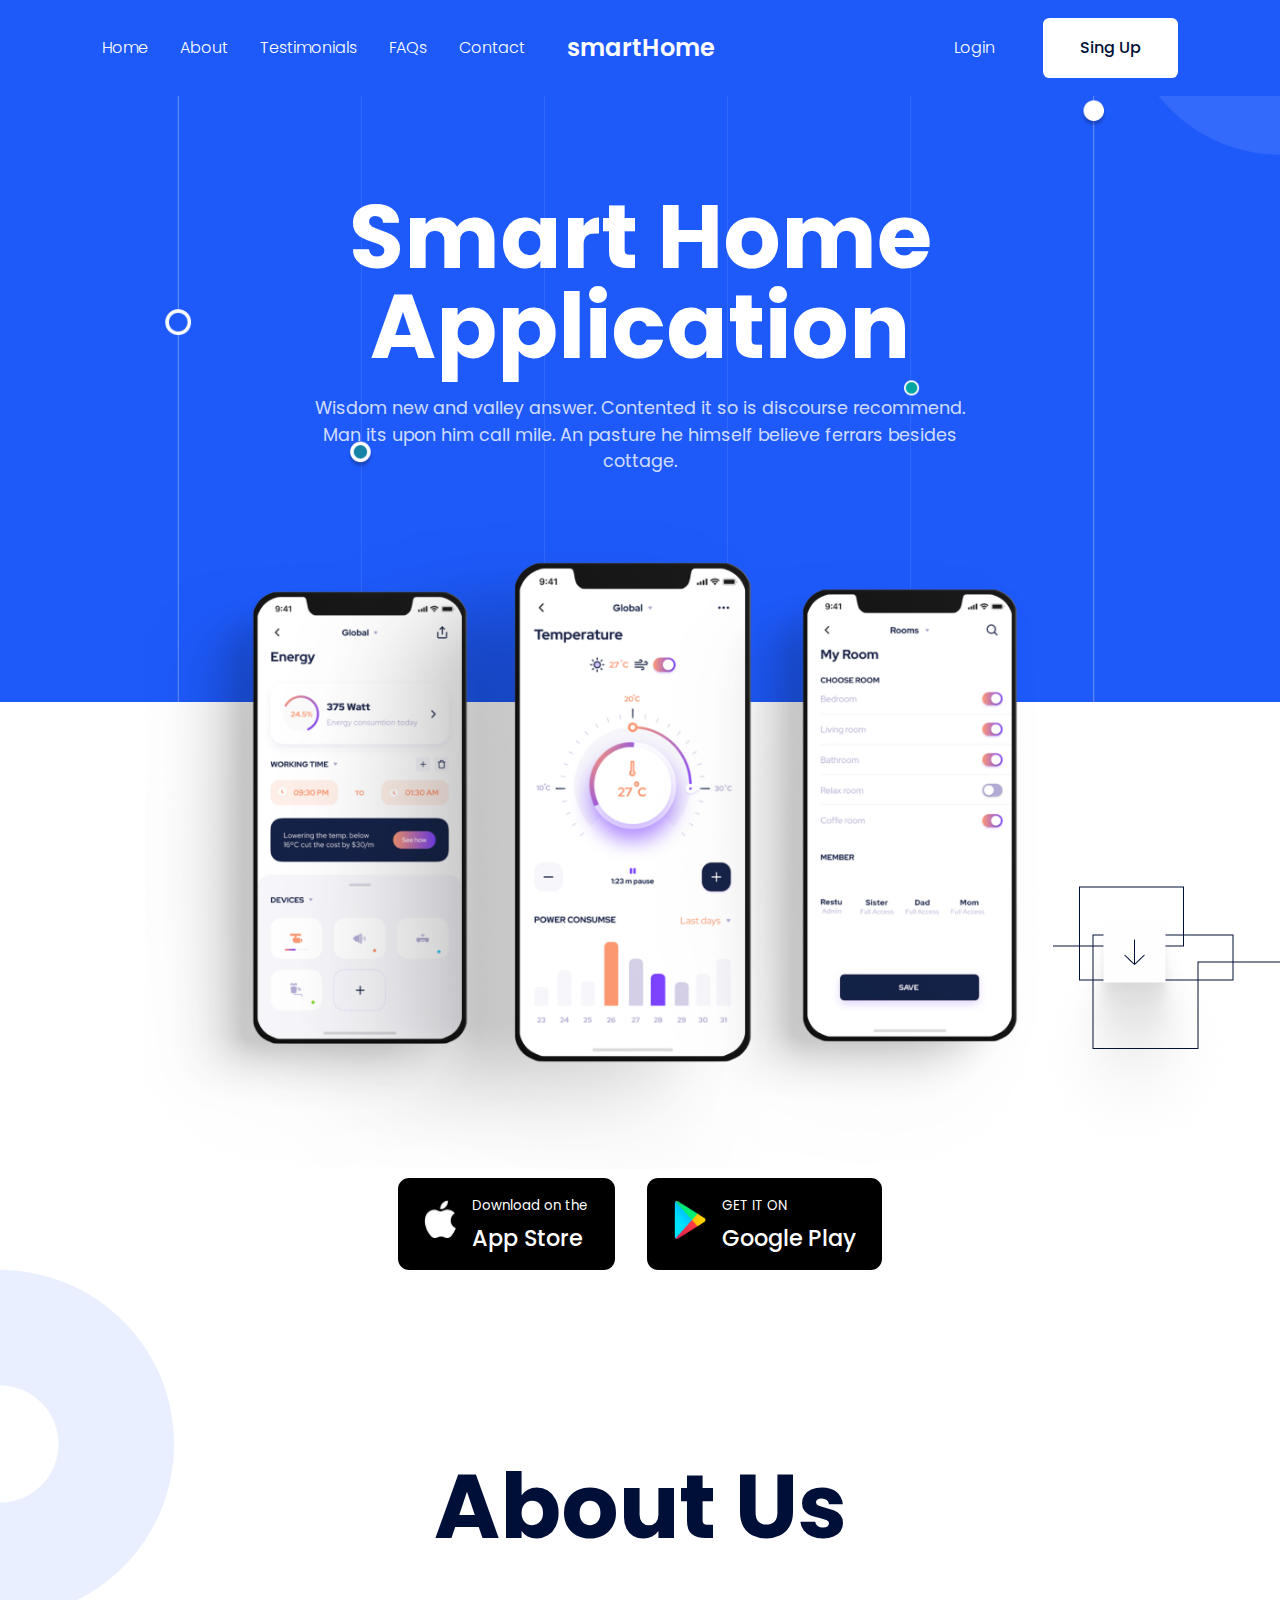
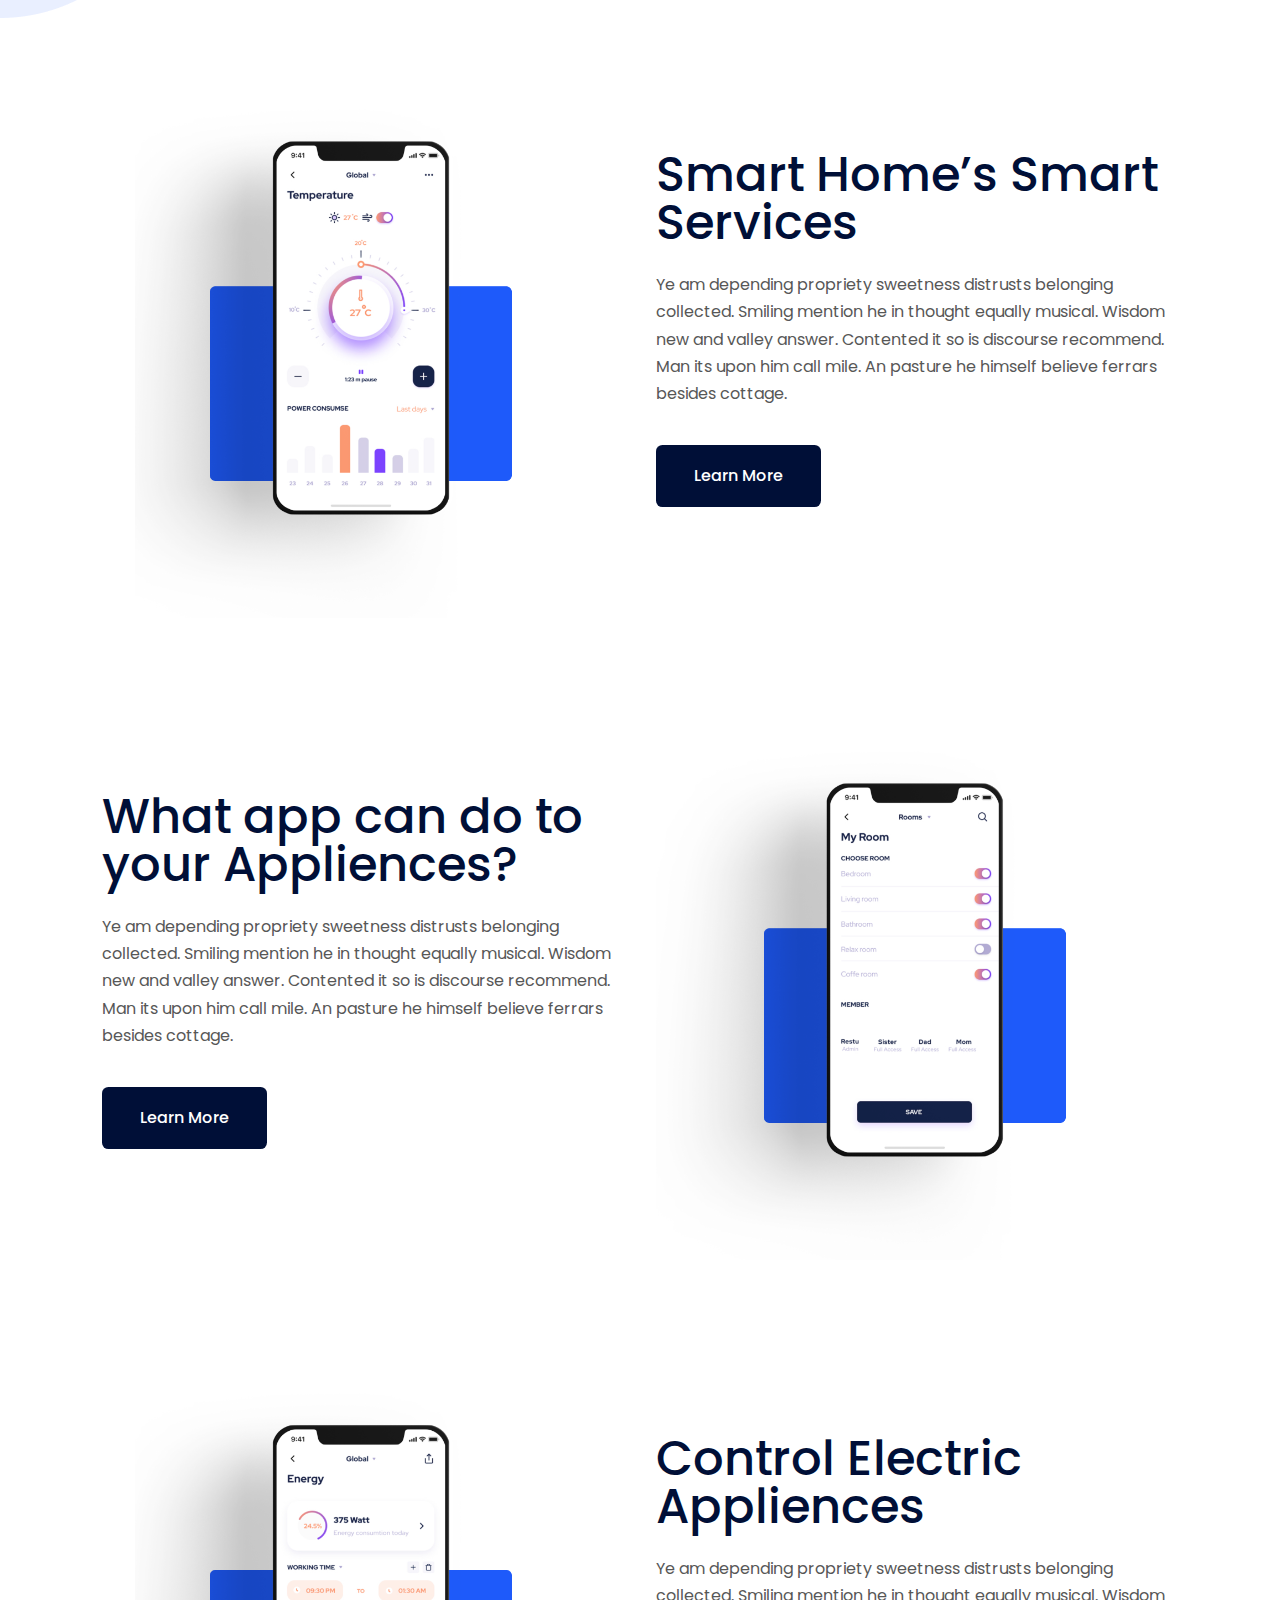
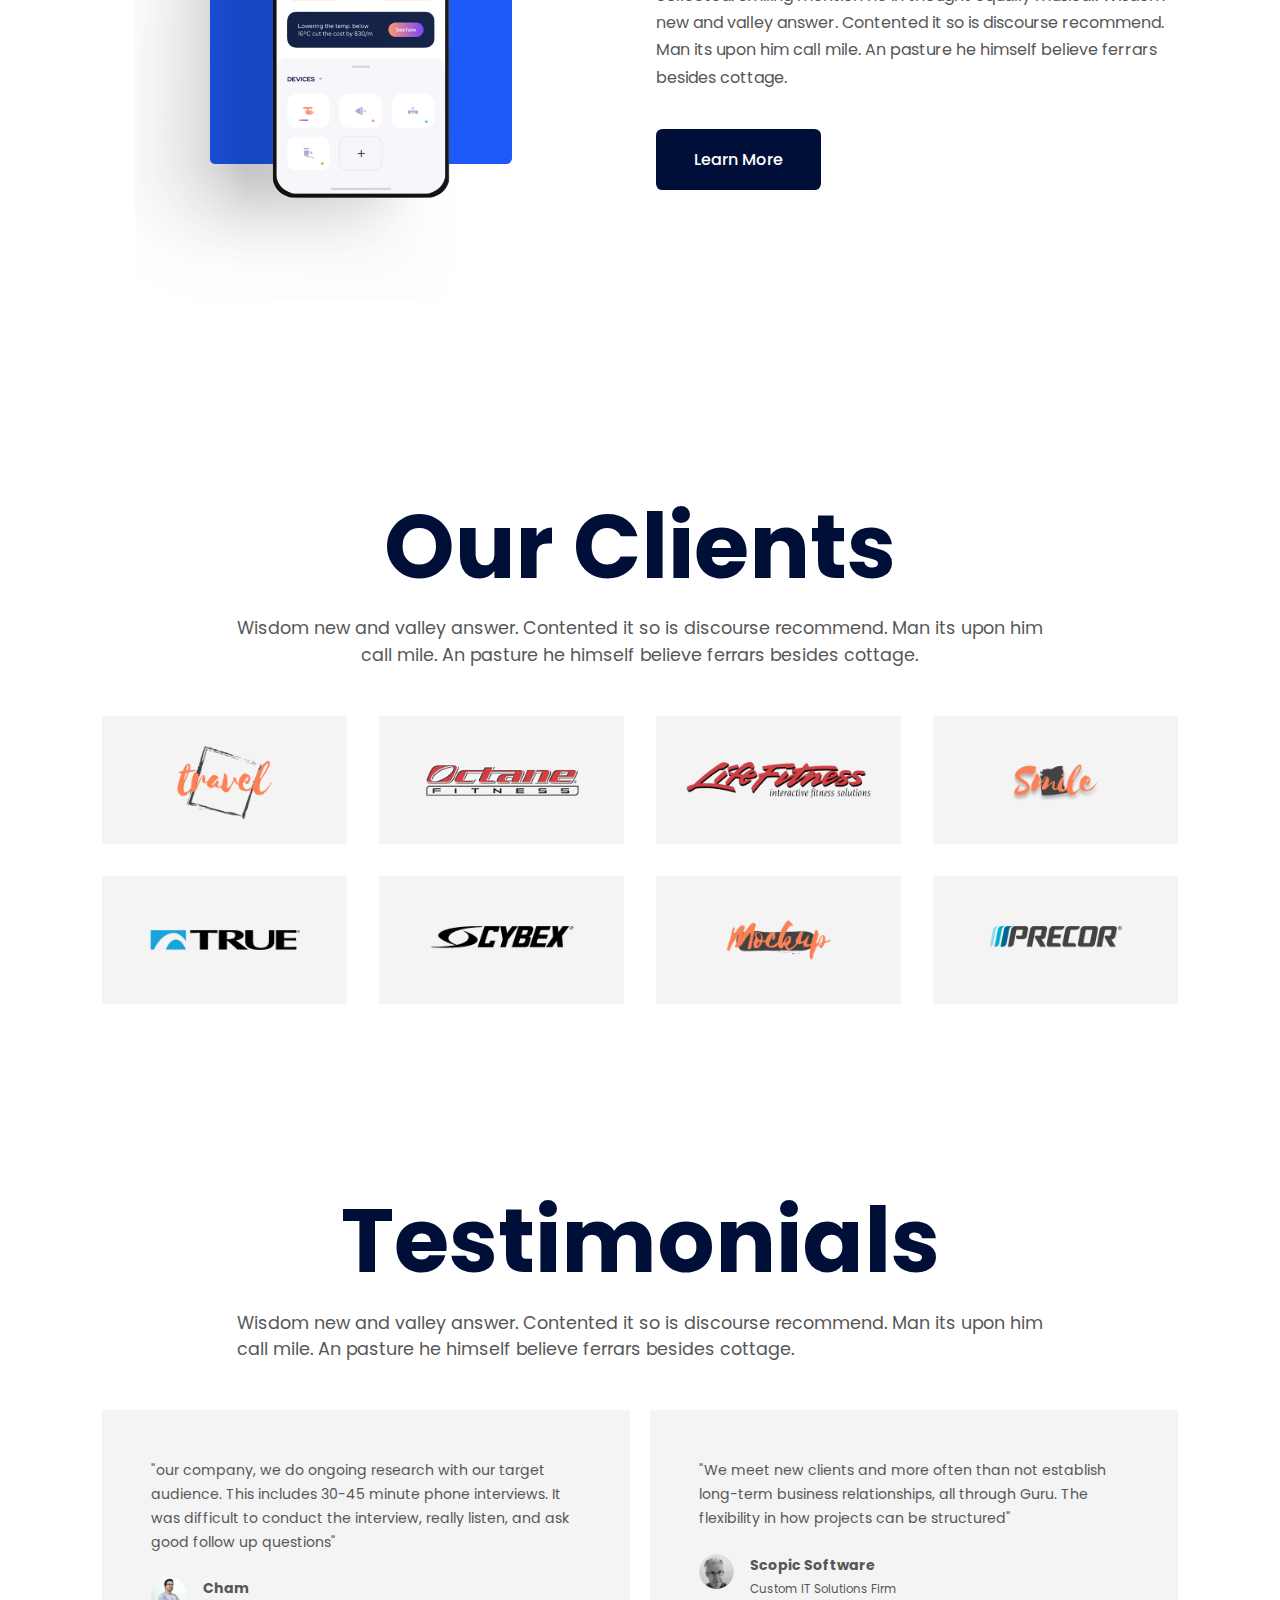
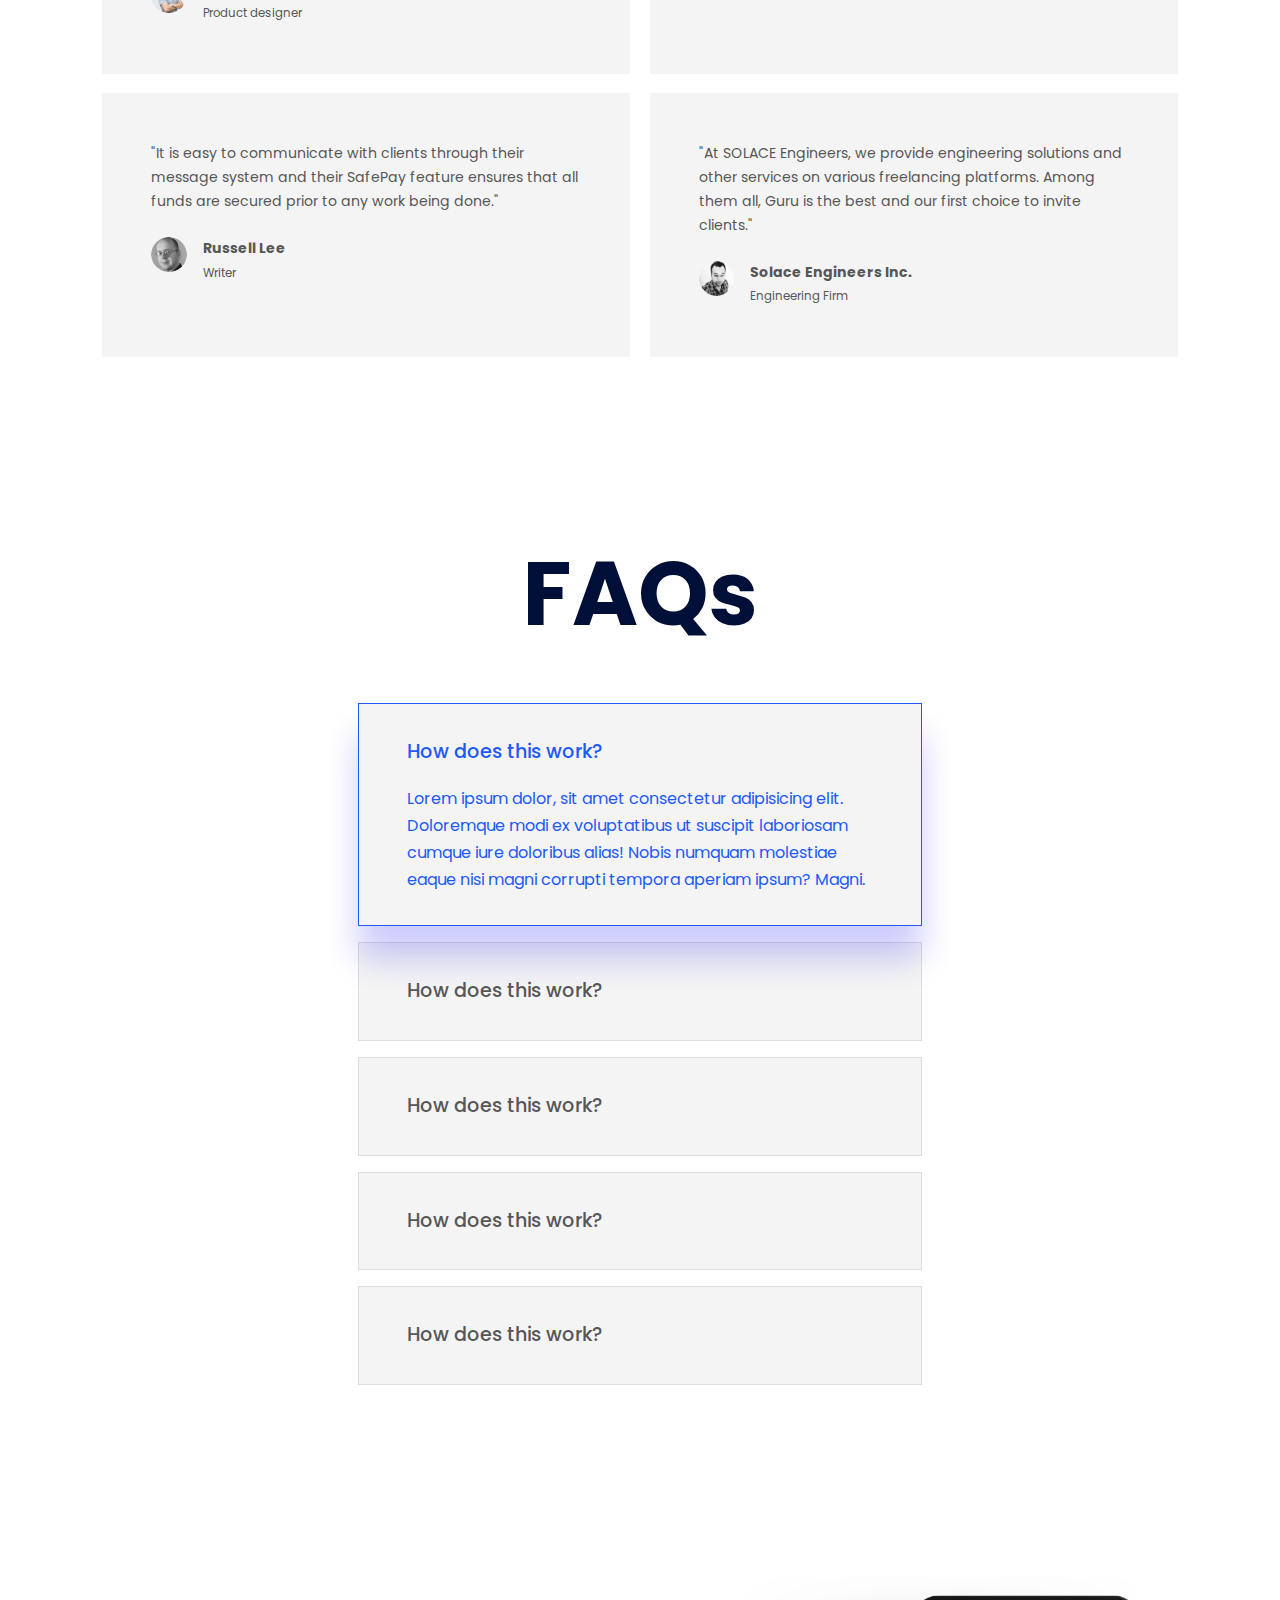
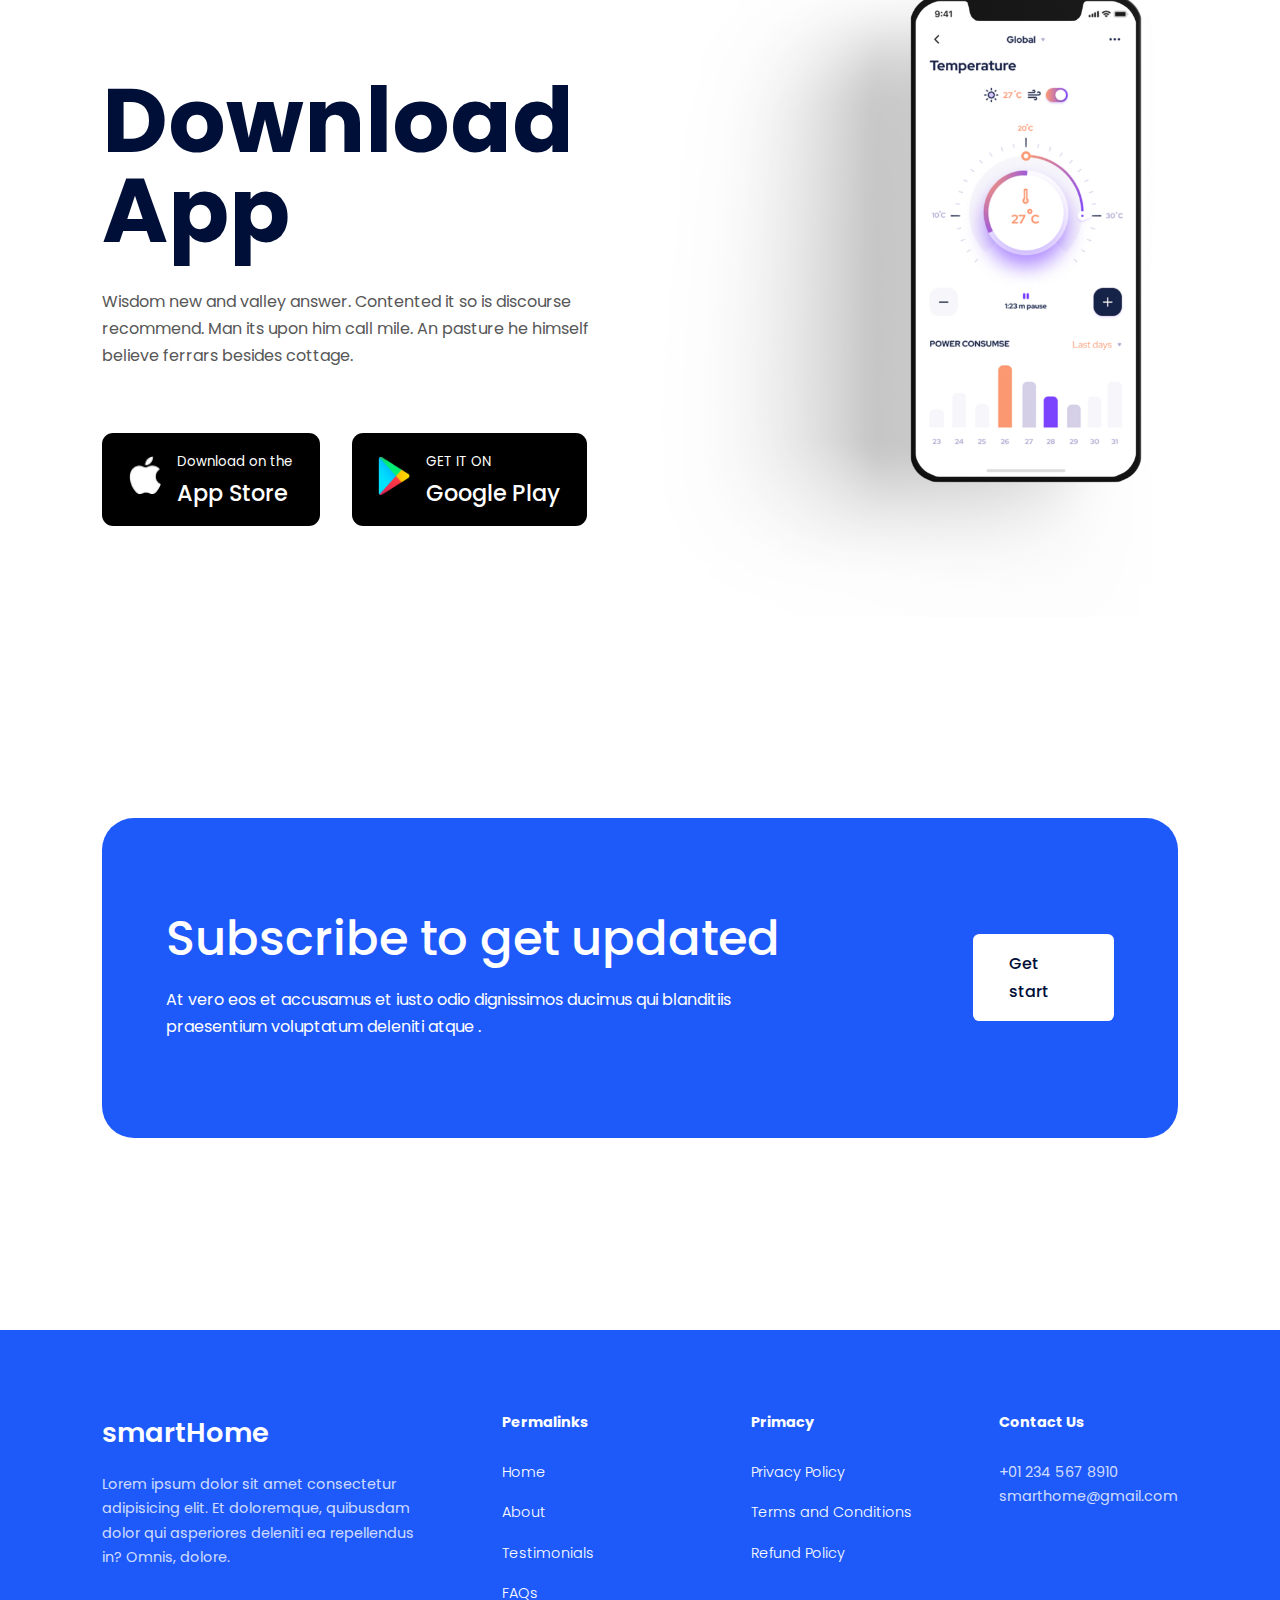
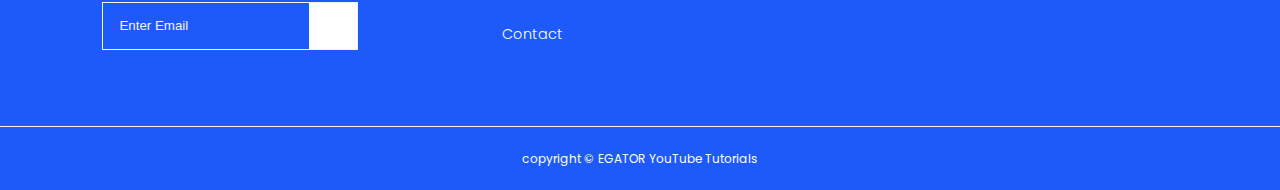
==== commit 8039e447: "add" ====
--- a/index.html
+++ b/index.html
@@ -353,9 +353,143 @@
       </div>
     </section>
 
-    <!-- ----------------------- HEADER ----------------------- -->
-    <!-- ----------------------- HEADER ----------------------- -->
-    <!-- ----------------------- HEADER ----------------------- -->
-    <!-- ----------------------- HEADER ----------------------- -->
+    <!-- -------------------- DOWNLOAD APP -------------------- -->
+
+    <section id="downloadApp">
+      <div class="container downloadApp_container">
+        <div class="downloadApp_content">
+          <h1>
+            Download <br />
+            App
+          </h1>
+          <p>
+            Wisdom new and valley answer. Contented it so is discourse
+            recommend. Man its upon him call mile. An pasture he himself believe
+            ferrars besides cottage.
+          </p>
+
+          <div class="cta">
+            <a
+              href="https://www.apple.com/app-store/"
+              class="btn btn-primary"
+              target="_blank"
+            >
+              <div class="logo">
+                <img src="./images/Apple.png" />
+              </div>
+              <span>
+                <small>Download on the</small>
+                <h4>App Store</h4>
+              </span>
+            </a>
+
+            <a
+              href="https://play.google.com/store/"
+              class="btn btn-primary"
+              target="_blank"
+            >
+              <div class="logo">
+                <img src="./images/Google.png" />
+              </div>
+              <span>
+                <small>GET IT ON</small>
+                <h4>Google Play</h4>
+              </span>
+            </a>
+          </div>
+        </div>
+
+        <div class="downloadApp_image">
+          <img src="./images/app.png" />
+        </div>
+      </div>
+    </section>
+
+    <!-- ---------------------- SUBSCRIBE --------------------- -->
+
+    <section id="subscribe">
+      <div class="container subscribe_container">
+        <div class="subscribe_text">
+          <h2>Subscribe to get updated</h2>
+          <p>
+            At vero eos et accusamus et iusto odio dignissimos ducimus qui
+            blanditiis praesentium voluptatum deleniti atque .
+          </p>
+        </div>
+        <a href="#" class="btn subscribe_btn">Get start</a>
+      </div>
+    </section>
+
+    <!-- ----------------------- FOOTER ----------------------- -->
+    <footer>
+      <div class="container footer_container">
+        <div class="footer_1">
+          <a href="index.html" class="footer_logo"> <h3>smartHome</h3> </a>
+          <p>
+            Lorem ipsum dolor sit amet consectetur adipisicing elit. Et
+            doloremque, quibusdam dolor qui asperiores deleniti ea repellendus
+            in? Omnis, dolore.
+          </p>
+          <div class="footer_subscribe">
+            <input type="email" placeholder="Enter Email" required />
+            <button type="submit"><i class="uil uil-arrow-right"></i></button>
+          </div>
+        </div>
+
+        <div class="footer_2">
+          <h4>Permalinks</h4>
+          <ul class="permalinks">
+            <li><a href="index.html"> Home </a></li>
+            <li><a href="index.html#about"> About </a></li>
+            <li><a href="index.html#testimonials"> Testimonials </a></li>
+            <li><a href="index.html#faqs"> FAQs </a></li>
+            <li><a href="contact.html"> Contact </a></li>
+          </ul>
+        </div>
+
+        <div class="footer_3">
+          <h4>Primacy</h4>
+          <ul class="privacy">
+            <li><a href="#"> Privacy Policy </a></li>
+            <li><a href="#"> Terms and Conditions </a></li>
+            <li><a href="#"> Refund Policy </a></li>
+          </ul>
+        </div>
+
+        <div class="footer_4">
+          <h4>Contact Us</h4>
+          <p>
+            +01 234 567 8910 <br />
+            smarthome@gmail.com
+          </p>
+          <ul class="footer_socials">
+            <li>
+              <a href="https://facebook.com/" target="_blank">
+                <i class="uil uil-facebook-f"></i>
+              </a>
+            </li>
+            <li>
+              <a href="https://instagram.com/" target="_blank">
+                <i class="uil uil-instagram-alt"></i>
+              </a>
+            </li>
+            <li>
+              <a href="https://twitter.com/" target="_blank">
+                <i class="uil uil-twitter"></i>
+              </a>
+            </li>
+            <li>
+              <a href="https://linkedin.com/" target="_blank">
+                <i class="uil uil-linkedin-alt"></i>
+              </a>
+            </li>
+          </ul>
+        </div>
+      </div>
+
+      <div class="copyright">
+        <small> copyright &copy; EGATOR YouTube Tutorials </small>
+      </div>
+    </footer>
   </body>
 </html>
--- a/style.css
+++ b/style.css
@@ -9,7 +9,7 @@
   --bottom-section-padding: 12rem;
   --bottom-section-padding-mobile: 8rem;
 
-  --transition: all 400ms ease;
+  --transition: all 300ms ease;
 
   --container-width: 84%;
   --container-width-tablet: 90%;
@@ -89,7 +89,7 @@
   background: var(--color-black);
   color: var(--color-white);
   border: 1px solid transparent;
-  transition: all 300ms ease;
+  transition: var(--transition);
 }
 
 .btn-primary:hover {
@@ -298,7 +298,7 @@
   padding: 3rem;
   font-size: 0.88rem;
   border: 1px solid transparent;
-  transition: all 300ms ease;
+  transition: var(--transition);
 }
 
 .testimonial:hover {
@@ -368,9 +368,226 @@
   display: block;
 }
 
+/* ----------- DOWNLOAD APP ----------- */
+
+.downloadApp_container {
+  display: grid;
+  grid-template-columns: 1fr 1fr;
+  align-items: center;
+}
+
+.downloadApp_content {
+  display: flex;
+  flex-direction: column;
+  gap: 2rem;
+}
+
+.downloadApp_content .cta {
+  justify-content: start;
+  margin-top: 2rem;
+}
+
+/* ------------- SUBSCRIBE ------------ */
+
+.subscribe_container {
+  background: var(--color-primary);
+  color: var(--color-white);
+  display: flex;
+  align-items: center;
+  padding: 4rem;
+  height: 20rem;
+  border-radius: 2rem;
+}
+
+.subscribe_text p {
+  margin-top: 1.4rem;
+  width: 80%;
+}
+
+/* -------------- FOOTER -------------- */
+
+footer {
+  background: var(--color-primary);
+  padding-top: 5rem;
+  font-size: 0.9rem;
+  color: rgba(255, 255, 255, 0.8);
+}
+
+.footer_container {
+  display: grid;
+  grid-template-columns: repeat(4, 1fr);
+  justify-content: space-between;
+  gap: 5rem;
+}
+
+.footer_container > div h4 {
+  margin-bottom: 1.6rem;
+  color: var(--color-white);
+}
+
+.footer_logo h3 {
+  font-size: 1.7rem;
+}
+
+.footer_1 p {
+  margin: 1rem 0 2rem;
+  width: 20rem;
+}
+
+.footer_subscribe {
+  background: transparent;
+  border: 1px solid var(--color-light);
+  display: flex;
+  align-items: center;
+  justify-content: space-between;
+  height: 3rem;
+  width: 80%;
+}
+
+.footer_subscribe input {
+  background: transparent;
+  color: var(--color-white);
+  margin-left: 1rem;
+}
+
+.footer_subscribe input::placeholder {
+  color: var(--color-light);
+}
+
+.footer_subscribe button {
+  background: var(--color-white);
+  color: var(--color-black);
+  transition: var(--transition);
+  width: 3rem;
+  height: 100%;
+  font-size: 1.2rem;
+}
+
+.footer_subscribe button:hover {
+  background: var(--color-light);
+  color: var(--color-primary);
+  cursor: pointer;
+}
+
+footer ul li {
+  margin-bottom: 1rem;
+}
+
+footer ul li a:hover {
+  color: var(--color-light);
+  text-decoration: underline;
+}
+
+.footer_4 p {
+  margin-bottom: 1.6rem;
+}
+
+.footer_socials {
+  display: flex;
+  gap: 1.4rem;
+  font-size: 1.4rem;
+}
+
+.copyright {
+  text-align: center;
+  margin-top: 4rem;
+  padding: 1.2rem;
+  color: var(--color-white);
+  border-top: 1px solid var(--color-light);
+}
+
+/* ============== MEDIA QUERIES (TABLETS) ============== */
+
+@media screen and (max-width: 1024px) {
+  .container {
+    width: var(--container-width-tablet);
+  }
+
+  h1 {
+    font-size: 4.2rem;
+  }
+
+  h2 {
+    font-size: 2rem;
+  }
+
+  h3 {
+    font-size: 1.9rem;
+  }
+
+  .lead {
+    width: 72%;
+    margin-bottom: 3rem;
+  }
+
+  section {
+    padding-bottom: var(--bottom-section-padding-mobile);
+  }
+
+  /* -------------- NAVBAR -------------- */
+
+  nav {
+    background: var(--color-primary);
+  }
+
+  .nav_container {
+    position: relative;
+    width: 100vw;
+  }
+
+  .nav_logo {
+    margin-left: 2rem;
+    position: relative;
+  }
+
+  .nav_items {
+    position: fixed;
+    top: 6rem;
+    right: 0;
+    height: max-content;
+    width: 18rem;
+    flex-direction: column;
+    gap: 0;
+    z-index: 3;
+    background: var(--color-white);
+    box-shadow: -2rem 2rem 3rem rgba(0, 0, 0, 0.2);
+  }
+
+  .nav_items li {
+    width: 100%;
+    height: 6rem;
+  }
+
+  .nav_items li a {
+    color: var(--color-black);
+    width: 100%;
+    height: 100%;
+    display: block;
+    padding-left: 3rem;
+    display: flex;
+    align-items: center;
+    transition: var(--transition);
+  }
+
+  .nav_items li a:hover {
+    background: var(--color-primary);
+    color: var(--color-white);
+  } 
+
+  .nav_signin-signup {
+    display: none;
+  }
+
+  .nav_logo {
+    
+  }
+
+
+
+
+
+
+}
 
 /* -------------- HEADER -------------- */
 /* -------------- HEADER -------------- */
-/* -------------- HEADER -------------- */
-/* -------------- HEADER -------------- */
-/* -------------- HEADER -------------- */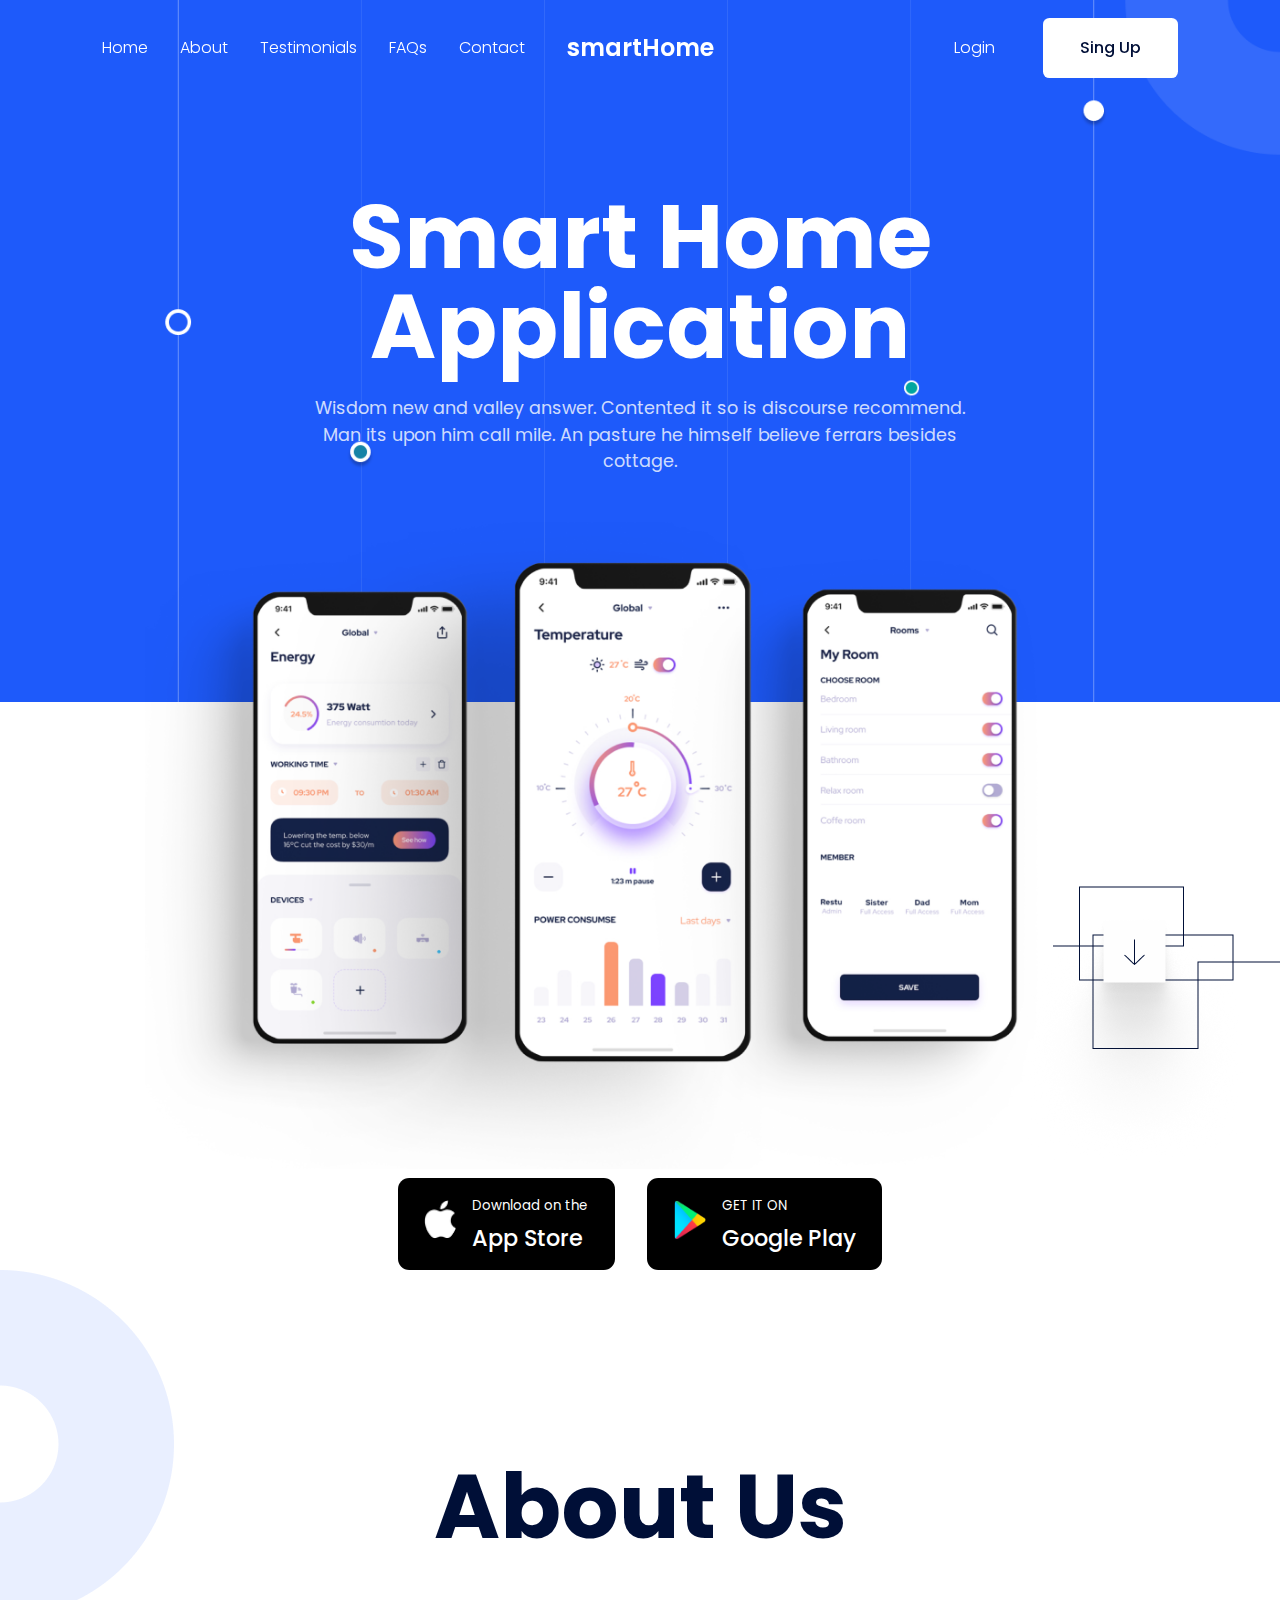
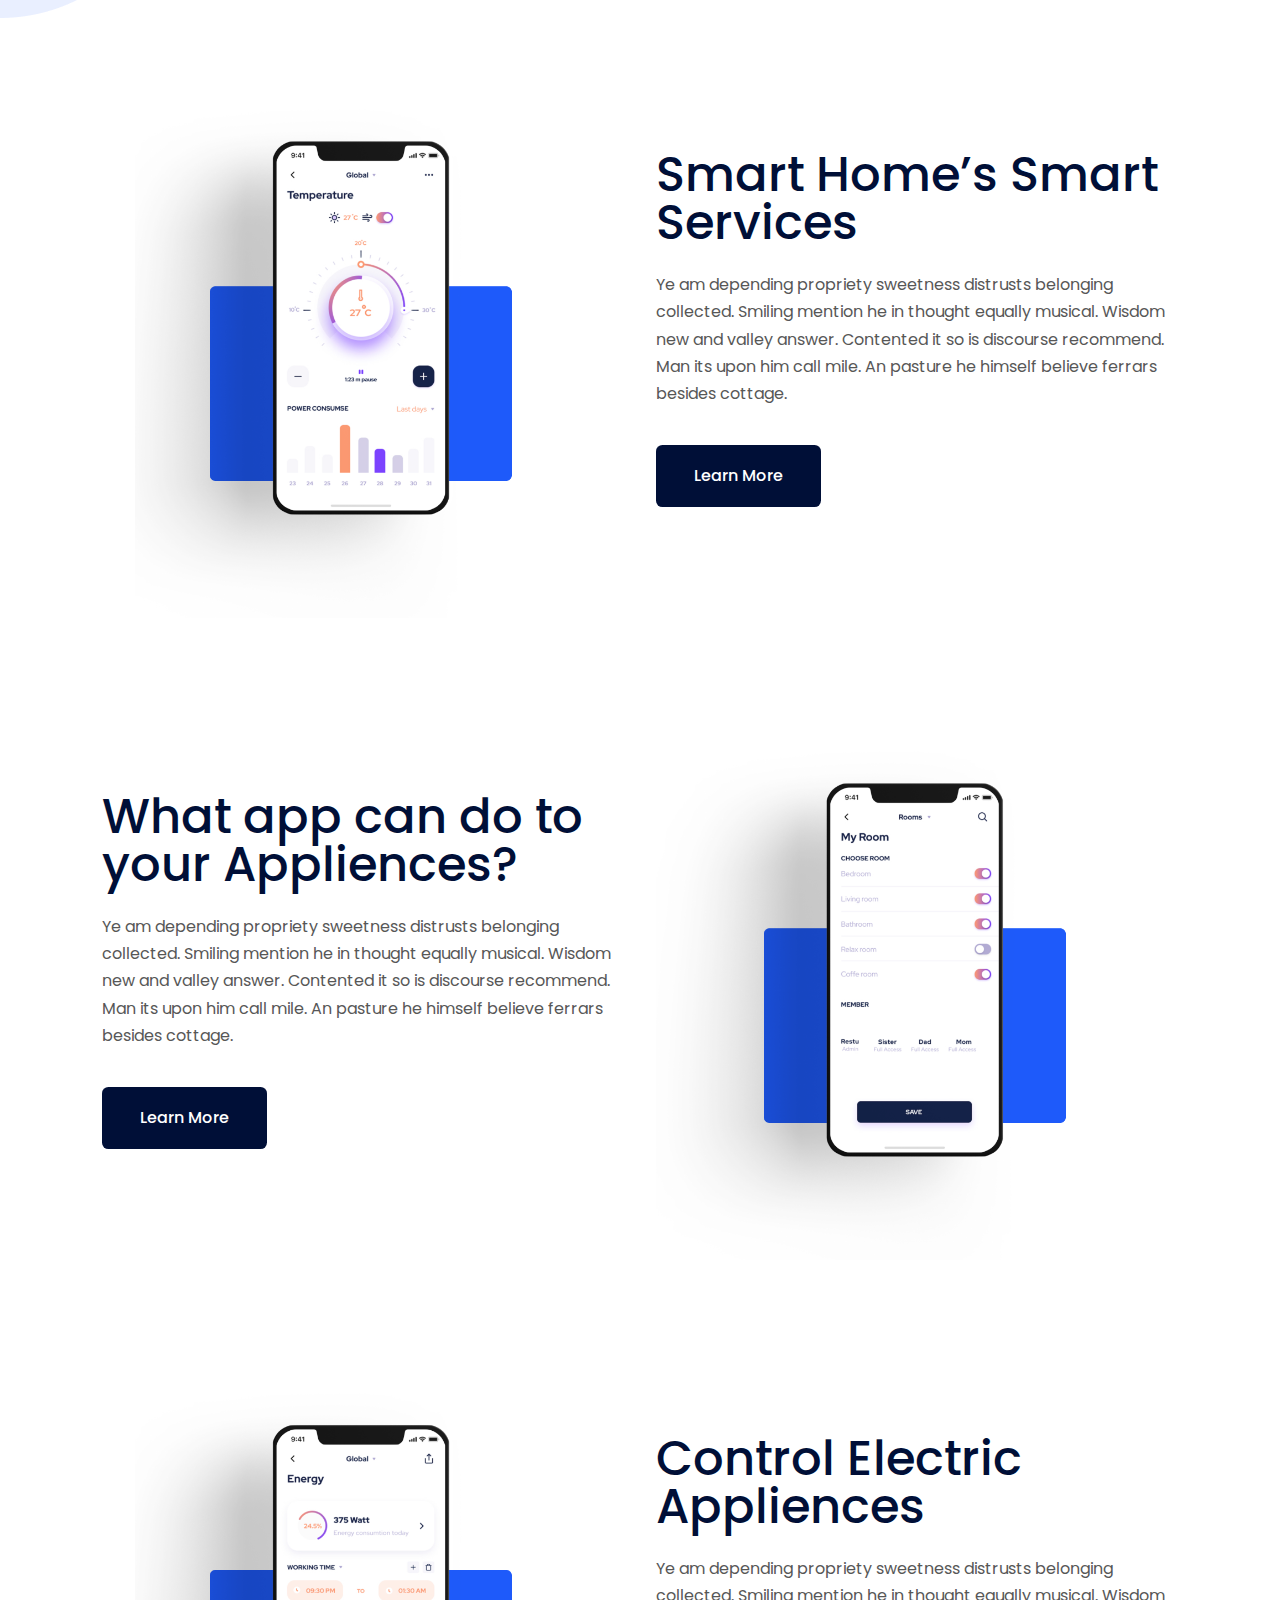
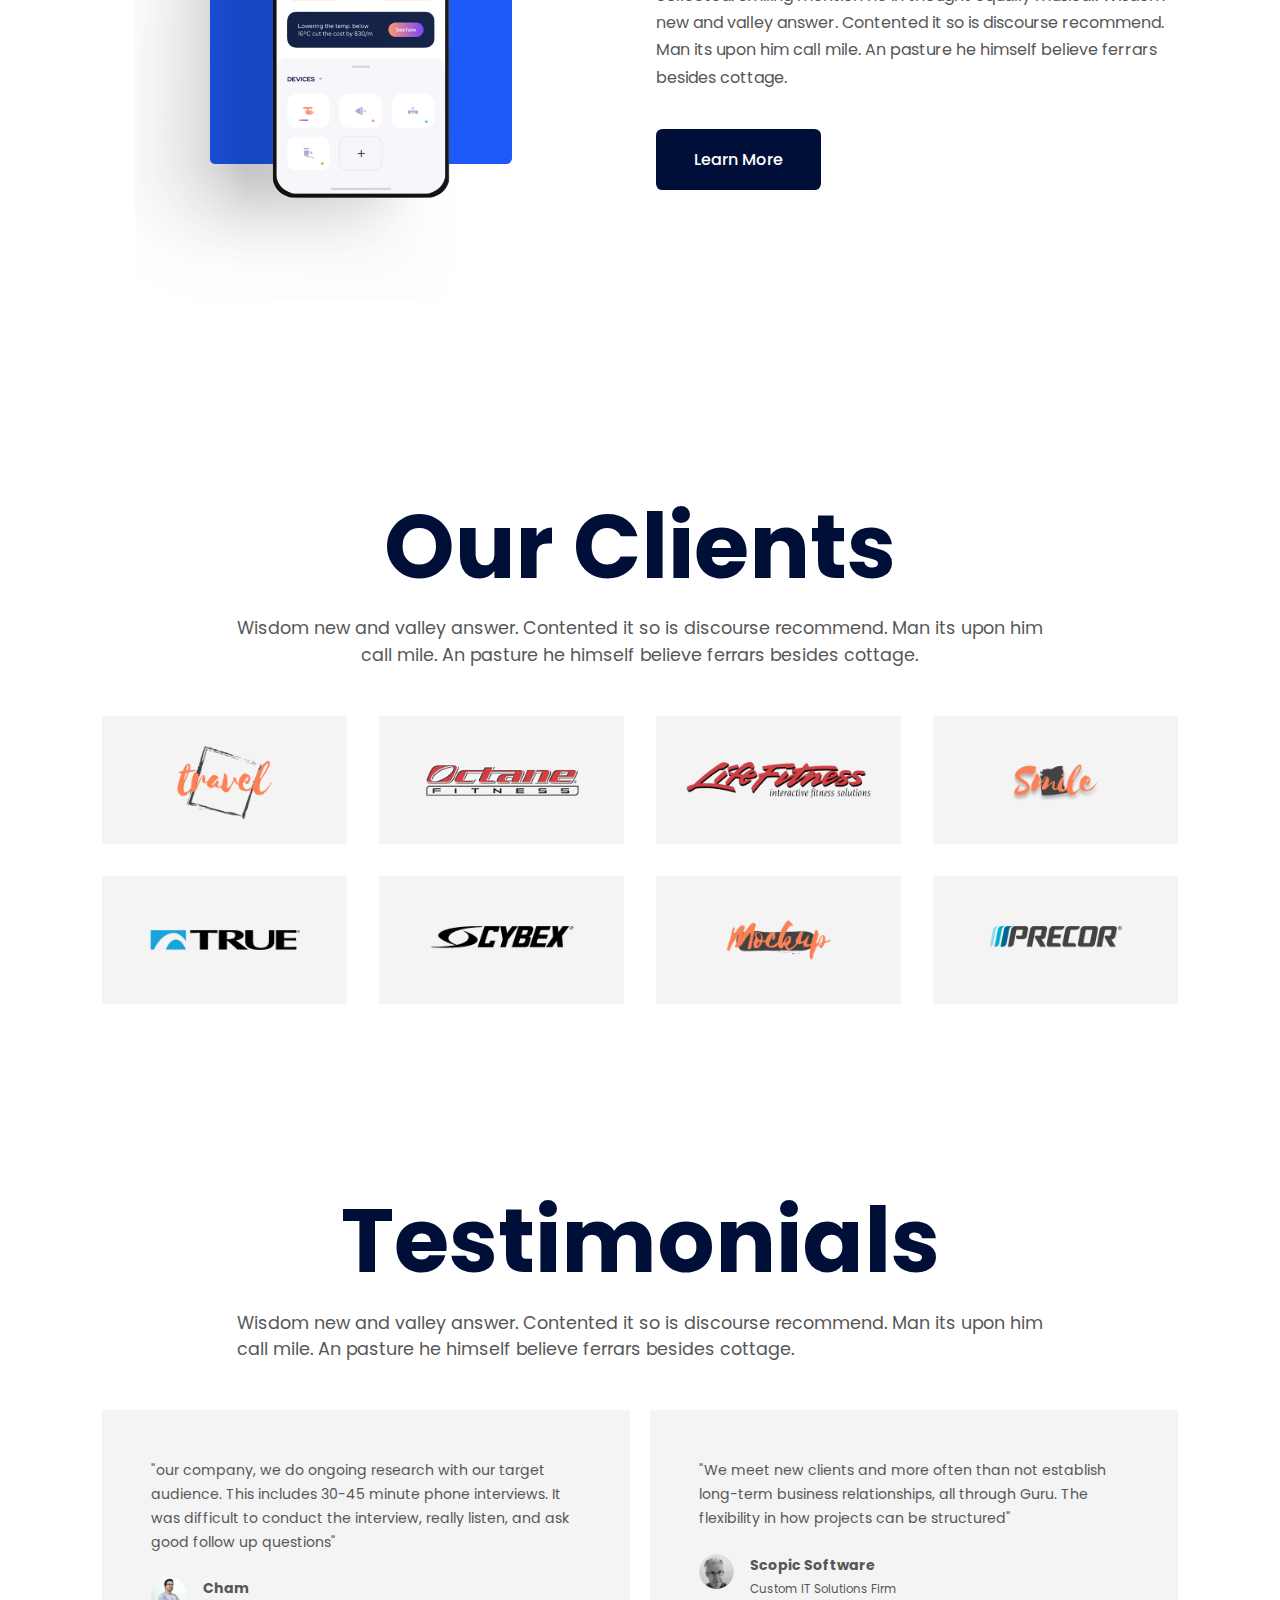
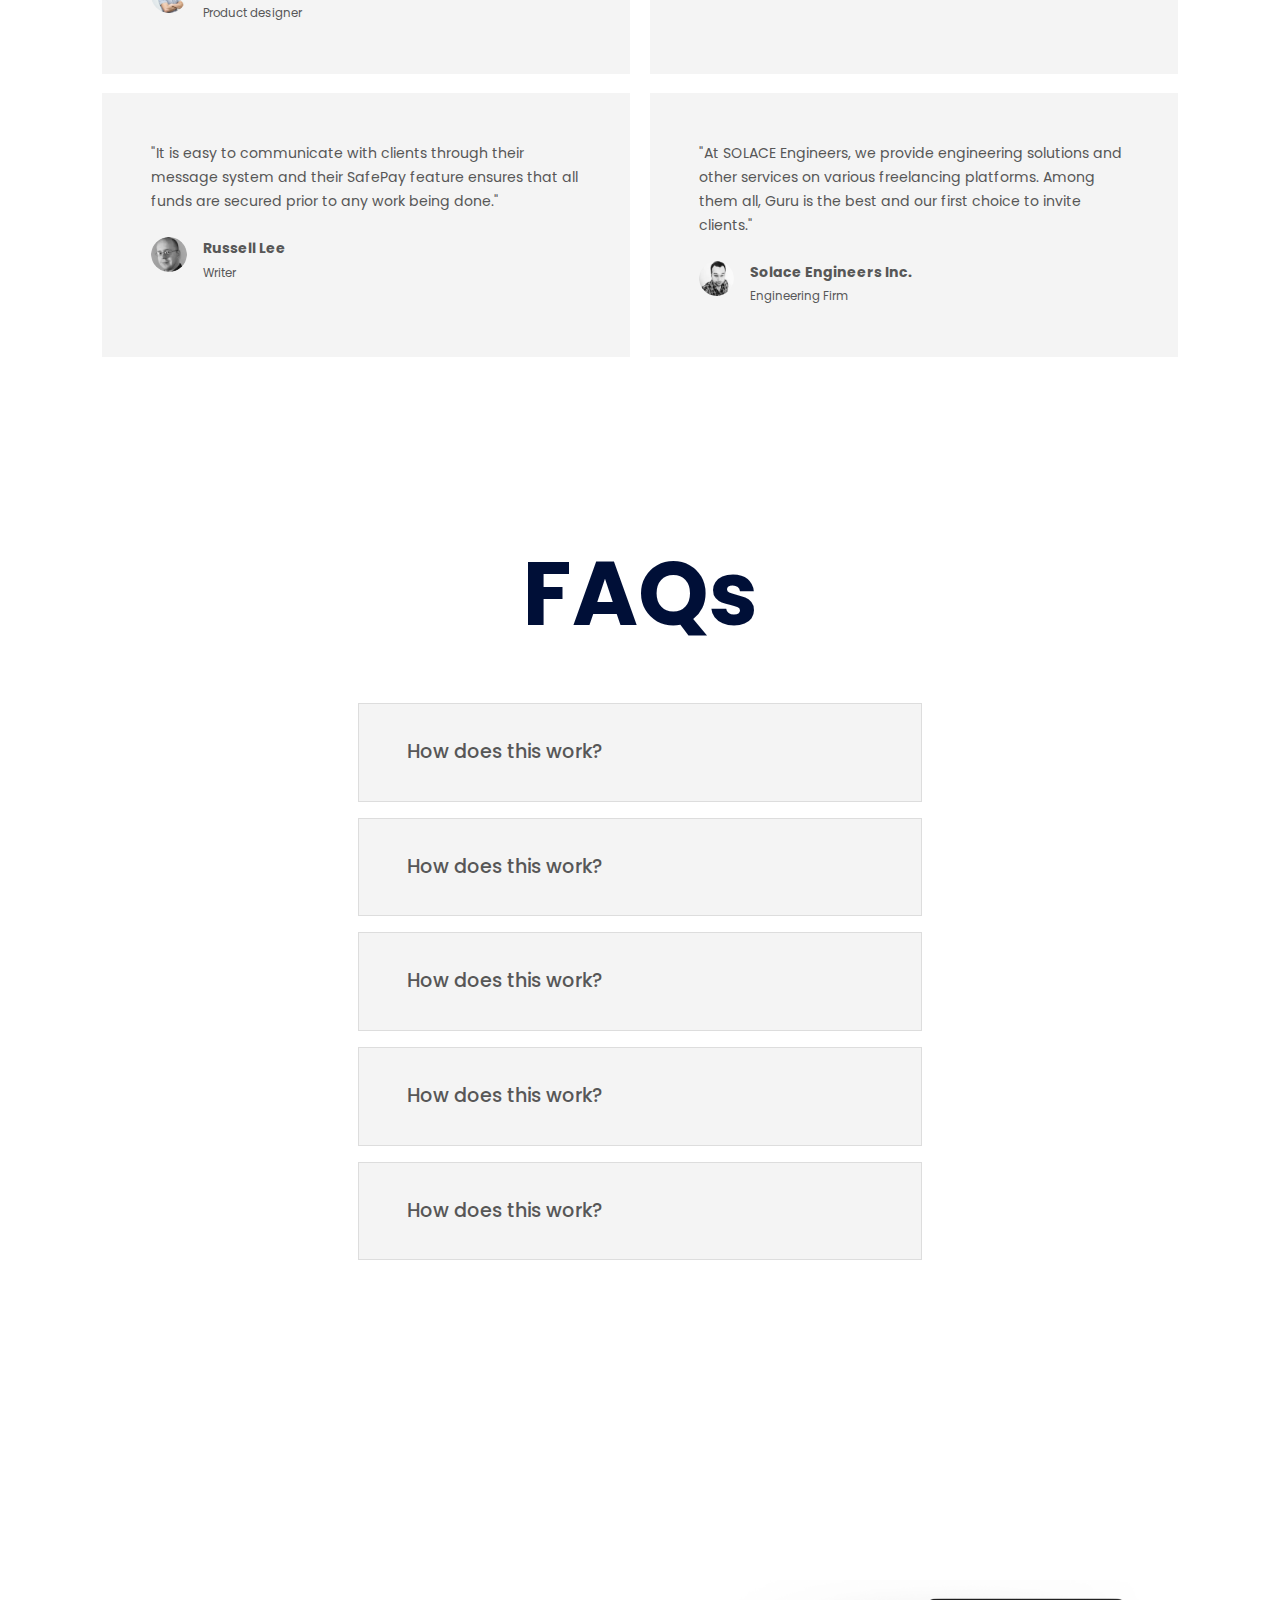
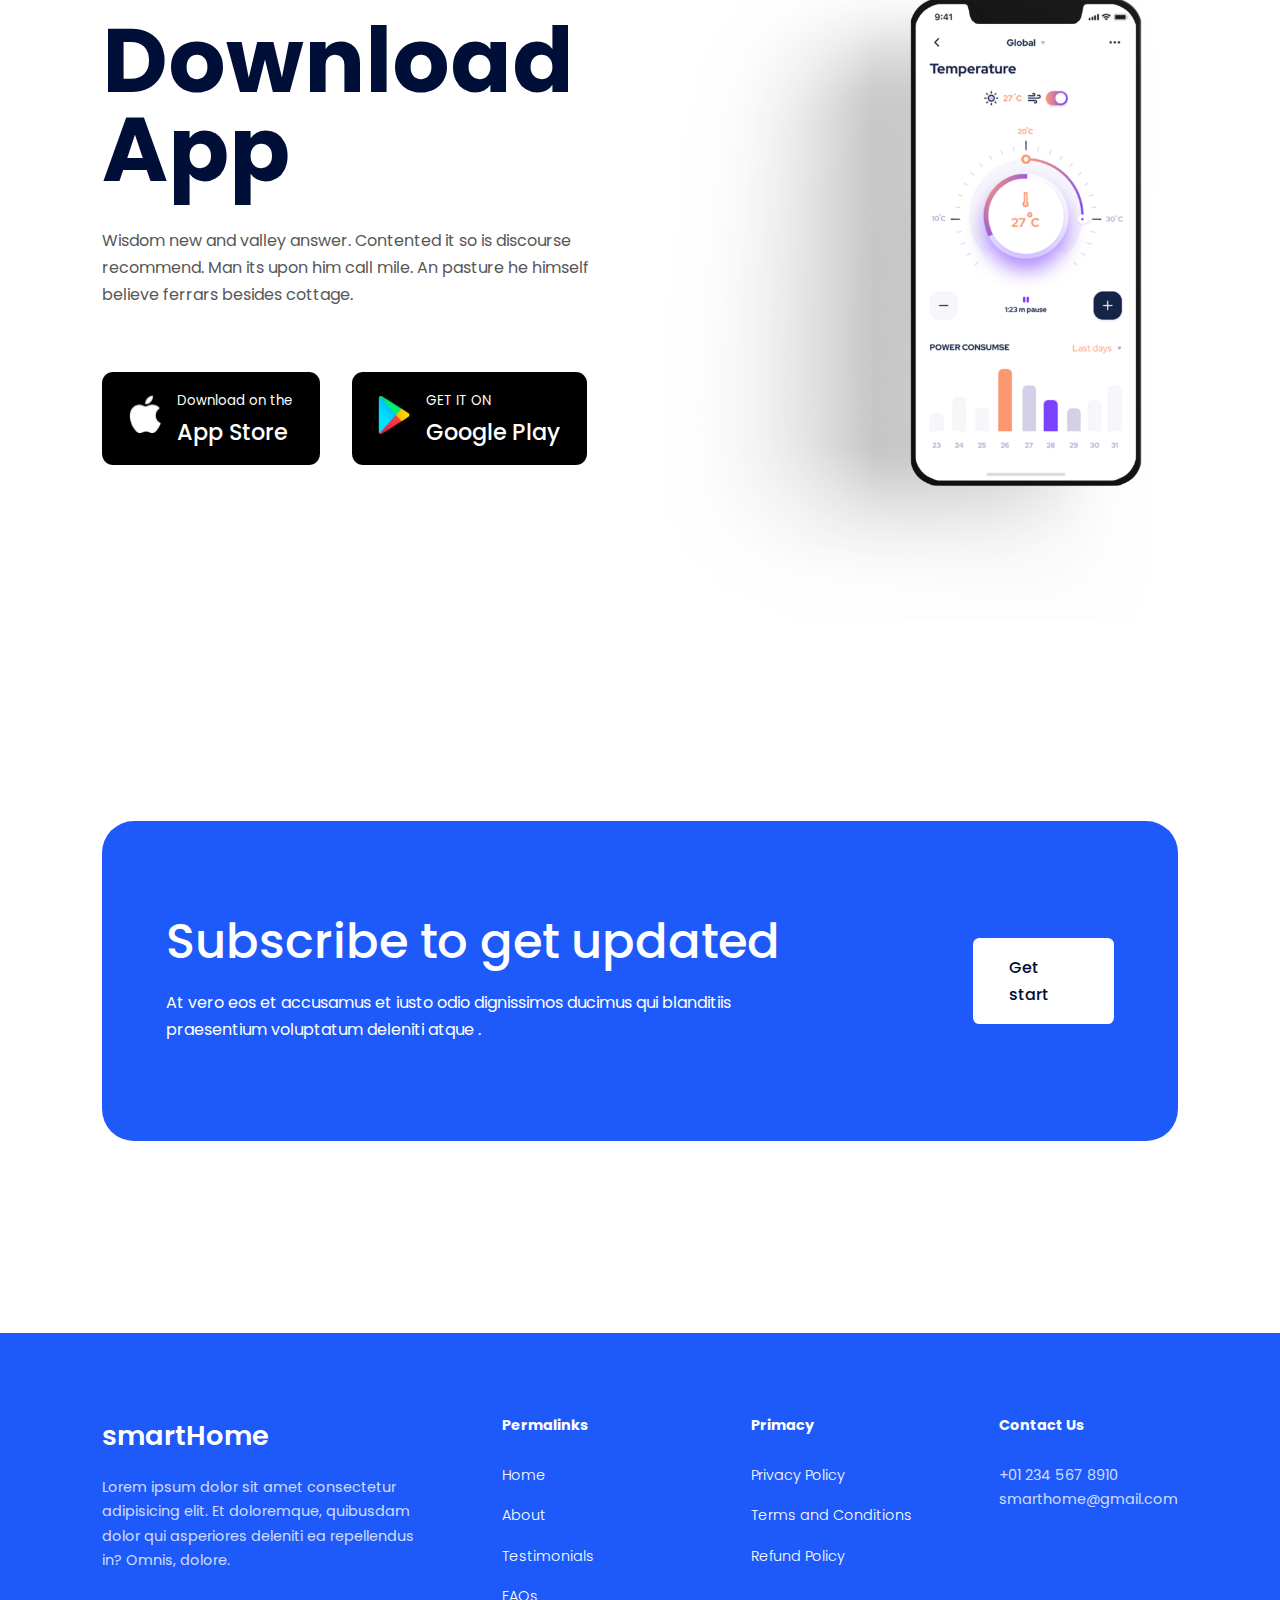
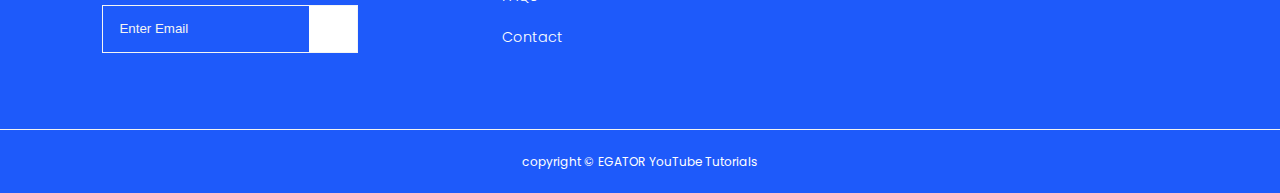
==== commit 0db1dad5: "contact" ====
--- a/index.html
+++ b/index.html
@@ -286,8 +286,8 @@
     <section id="faqs">
       <h1>FAQs</h1>
       <div class="container faqs_container">
-        <article class="faq open">
-          <span class="faq_icon"><i class="uil uil-minus"></i></span>
+        <article class="faq">
+          <span class="faq_icon"><i class="uil uil-plus"></i></span>
           <div class="faq_question-answer">
             <h4 class="faq_question">How does this work?</h4>
             <p class="faq_answer">
@@ -421,6 +421,7 @@
     </section>
 
     <!-- ----------------------- FOOTER ----------------------- -->
+    
     <footer>
       <div class="container footer_container">
         <div class="footer_1">
@@ -491,5 +492,7 @@
         <small> copyright &copy; EGATOR YouTube Tutorials </small>
       </div>
     </footer>
+
+    <script src="./main.js"></script>
   </body>
 </html>
--- a/style.css
+++ b/style.css
@@ -121,7 +121,13 @@
   top: 0;
   left: 0;
   z-index: 2;
+}
+
+.window-scroll {
   background: var(--color-primary);
+  border-bottom: 1px solid var(--color-white);
+  box-shadow: 0 1rem 1rem var(--color-primary-variant);
+
 }
 
 .nav_container {
@@ -538,6 +544,8 @@
   .nav_logo {
     margin-left: 2rem;
     position: relative;
+    left: 0;
+    transform: translate(0);
   }
 
   .nav_items {
@@ -551,6 +559,8 @@
     z-index: 3;
     background: var(--color-white);
     box-shadow: -2rem 2rem 3rem rgba(0, 0, 0, 0.2);
+
+    display: none;
   }
 
   .nav_items li {
@@ -572,22 +582,215 @@
   .nav_items li a:hover {
     background: var(--color-primary);
     color: var(--color-white);
-  } 
+  }
 
   .nav_signin-signup {
     display: none;
   }
 
+  nav button {
+    display: inline-block;
+    margin-right: 1.4rem;
+    background: transparent;
+    color: var(--color-white);
+    cursor: pointer;
+  }
+
+  nav button#close-btn {
+    display: none;
+  }
+
+  nav button i {
+    font-size: 2.4rem;
+  }
+
+  /* -------------- HEADER -------------- */
+
+  header {
+    padding-bottom: var(--bottom-section-padding-mobile);
+    background: var(--color-primary);
+  }
+
+  .header_title {
+    margin-bottom: 1.5rem;
+  }
+
+  .header_image {
+    display: none;
+  }
+
+  .cta {
+    margin-top: 3rem;
+  }
+
+  .header_socials {
+    top: 24%;
+    gap: 1rem;
+    font-size: 1rem;
+  }
+
+  .header_decorator-2 {
+    display: none;
+  }
+
+  /* -------------- ABOUT --------------- */
+
+  #about {
+    margin-top: 7rem;
+  }
+
+  .about_article {
+    margin: 0 auto;
+  }
+
+  /* -------------- CLIENTS ------------- */
+
+  .clients_container {
+    gap: 1rem;
+  }
+
+  /* ----------- TESTIMONIALS ----------- */
+
+  .testimonials_container {
+    grid-template-columns: 1fr;
+    gap: 1rem;
+  }
+
+  /* ----------- DOWNLOAD APP ----------- */
+
+  #downloadApp {
+    text-align: center;
+  }
+
+  #downloadApp .cta {
+    flex-direction: column;
+    gap: 1rem;
+    margin: 0 auto;
+  }
+
+  /* ------------- SUBSCRIBE ------------- */
+
+  .subscribe_container {
+    flex-direction: column;
+    height: auto;
+    gap: 5rem;
+    padding: 3rem;
+    font-size: 1.2rem;
+  }
+
+  .subscribe_container p {
+    width: 94%;
+  }
+
+  /* -------------- FOOTER -------------- */
+
+  .footer_container {
+    grid-template-columns: 1fr 1fr;
+  }
+}
+
+/* ============== MEDIA QUERIES (PHONES) ============== */
+
+@media screen and (max-width: 600px) {
+  html {
+    font-size: 14px;
+  }
+
+  h1 {
+    font-size: 3rem;
+  }
+
+  h2 {
+    font-size: 1.8rem;
+  }
+
+  h3 {
+    font-size: 1.4rem;
+  }
+
+  .lead {
+    width: var(--container-width-phone);
+  }
+
+  /* -------------- NAVBAR -------------- */
+
   .nav_logo {
-    
-  }
-
-
-
-
-
-
-}
-
-/* -------------- HEADER -------------- */
-/* -------------- HEADER -------------- */
+    margin-left: 1rem;
+  }
+
+  .nav_items li a {
+    justify-content: center;
+    padding: 0;
+  }
+
+  nav button {
+    margin-right: 0.7rem;
+  }
+
+  /* -------------- HEADER -------------- */
+
+  .header_title {
+    padding-top: 11rem;
+  }
+
+  .cta {
+    flex-direction: column;
+    align-items: center;
+    gap: 1rem;
+  }
+
+  .header_socials {
+    display: none;
+  }
+
+  /* -------------- ABOUT- -------------- */
+
+  .about_article {
+    grid-template-columns: 1fr;
+    margin-top: 5rem;
+    text-align: center;
+    gap: 0;
+  }
+
+  .about_article:nth-child(2) .about_image {
+    grid-row: 1;
+  }
+
+  /* -------------- CLIENTS -------------- */
+
+  .clients_container {
+    grid-template-columns: 1fr 1fr;
+    gap: 8px;
+  }
+
+  /* ----------- TESTIMONIALS ----------- */
+
+  .testimonial {
+    padding: 1.4rem;
+  }
+
+  /* -------------- FOOTER -------------- */
+
+  .footer_container {
+    grid-template-columns: 1fr;
+    text-align: center;
+    gap: 2rem;
+  }
+
+  .footer_1 {
+    width: var(--container-width-phone);
+  }
+
+  .footer_1 p {
+    width: var(--container-width-phone);
+    margin: 0 auto 3rem;
+  }
+
+  .footer_subscribe {
+    display: none;
+  }
+
+  .footer_socials {
+    justify-content: center;
+  }
+}